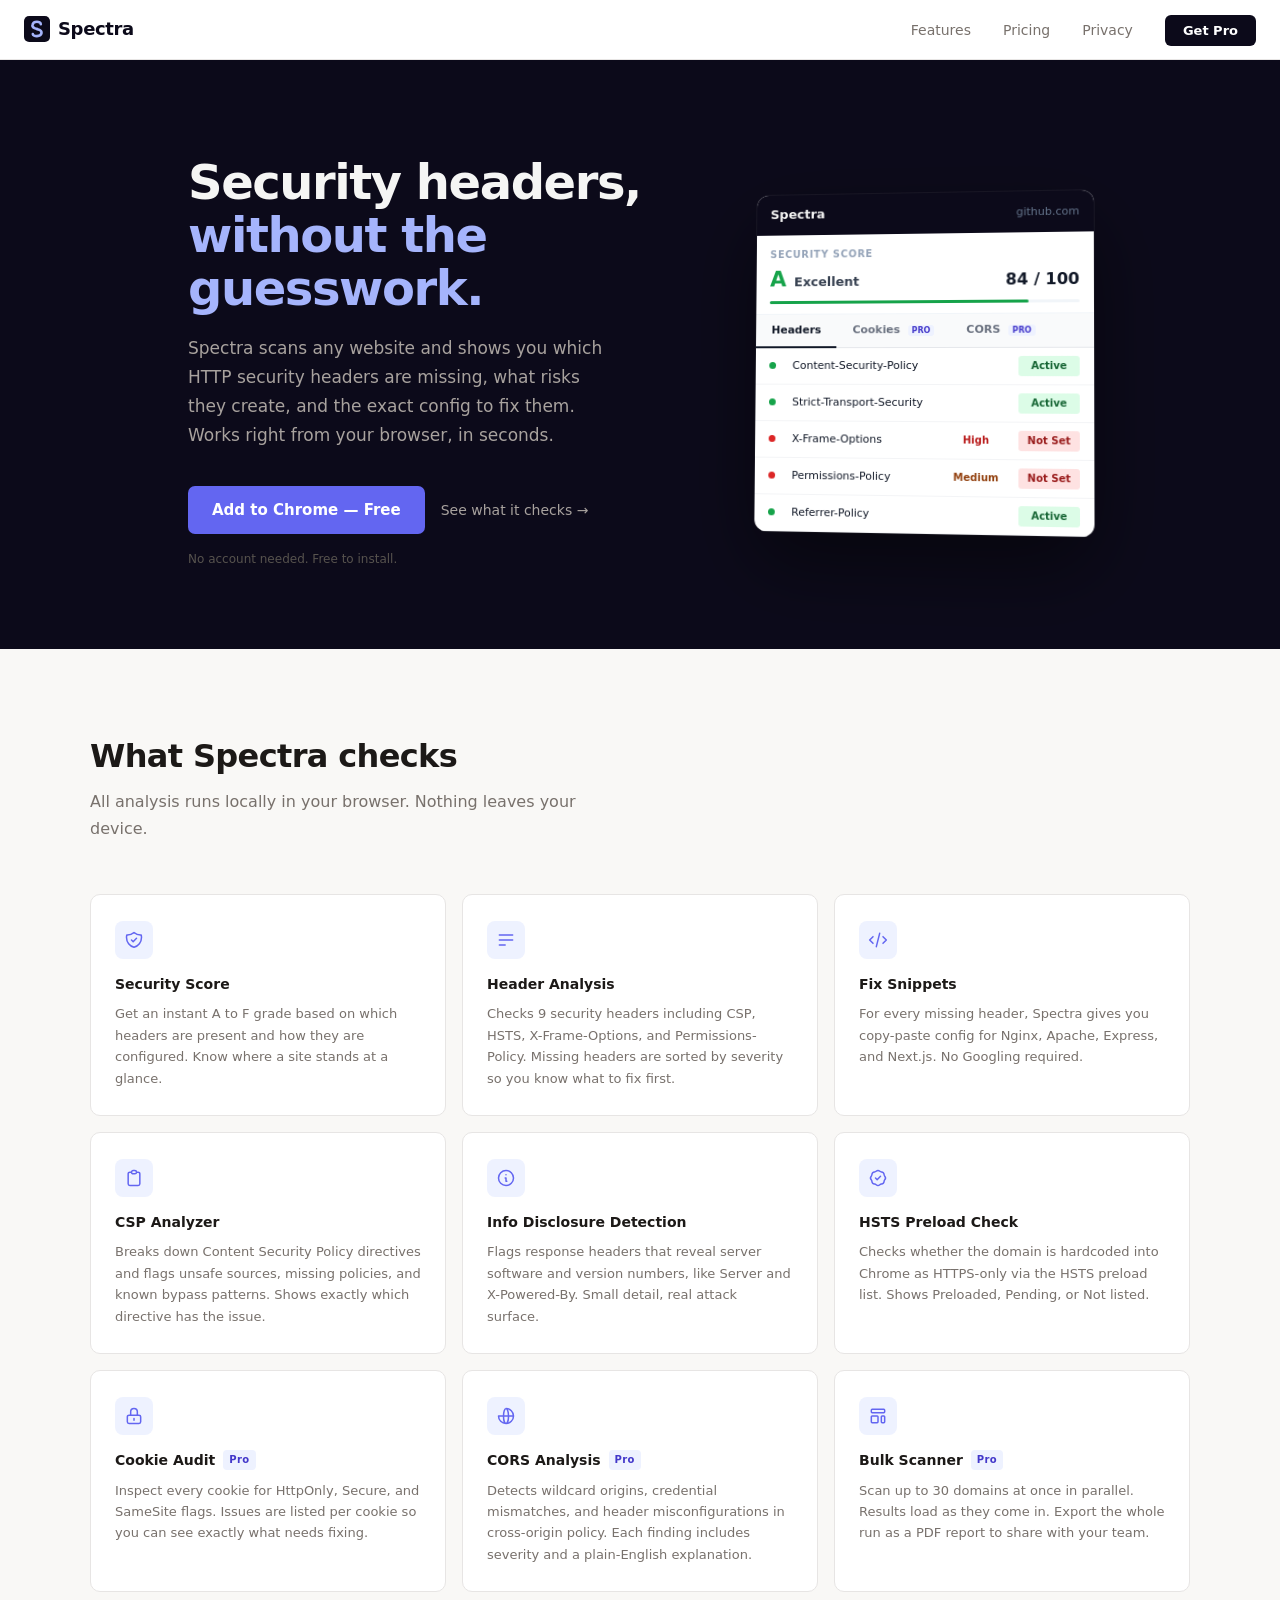
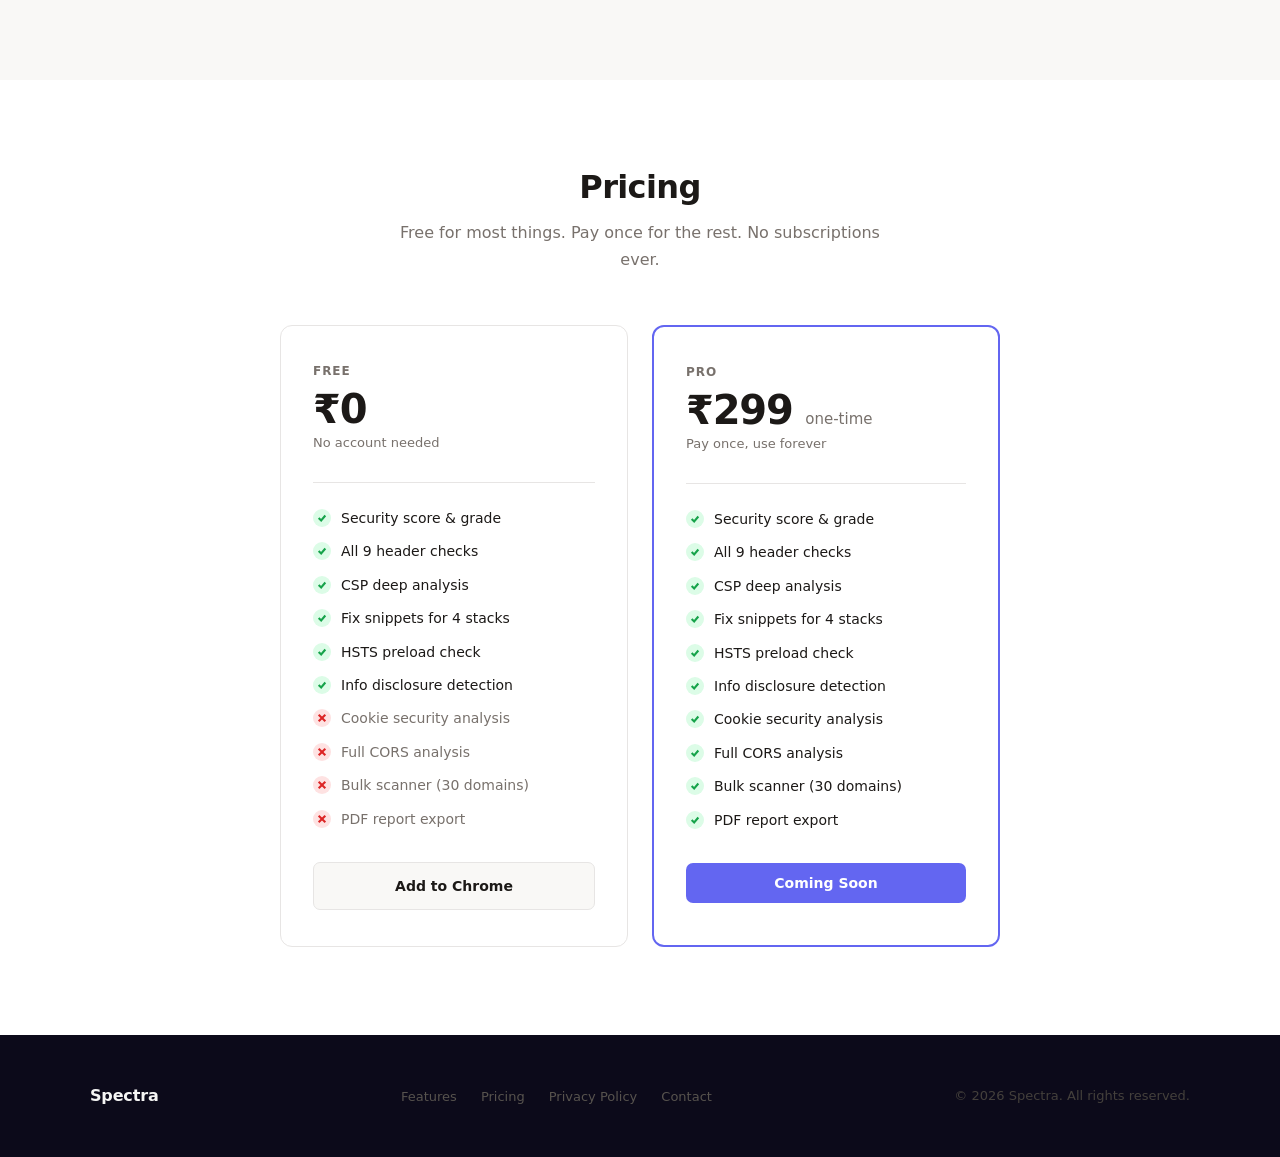
==== index.html @ 952aefe6 "Minor Change Minor Change" ====
<!DOCTYPE html>
<html lang="en">
<head>
  <meta charset="UTF-8" />
  <meta name="viewport" content="width=device-width, initial-scale=1.0" />
  <meta name="description" content="Spectra is a Chrome extension that audits HTTP security headers, cookies, and CORS configuration for any website. Get an instant security grade and fix recommendations." />
  <meta http-equiv="Content-Security-Policy" content="default-src 'self'; script-src 'self' https://*.razorpay.com; connect-src 'self' https://spectra-worker.getspectra404.workers.dev https://*.razorpay.com; frame-src https://*.razorpay.com; style-src 'self' 'unsafe-inline'; img-src 'self' data: https:">
  <title>Spectra - Security Header Auditor</title>
  <link rel="stylesheet" href="style.css" />
</head>
<body>

<nav>
  <a href="index.html" class="nav-logo">
    <svg class="nav-icon" viewBox="0 0 28 28" fill="none" xmlns="http://www.w3.org/2000/svg">
      <rect width="28" height="28" rx="5.5" fill="#0c0a1a"/>
      <g stroke="#a5b4fc" stroke-linecap="round" fill="none" stroke-width="2.8">
        <path d="M18.1 8.9 C18.1 5.5 10.0 4.8 9.1 9.7 C8.4 13.0 14 13.8 14 13.8"/>
        <path d="M14 14.2 C14 14.2 19.5 14.9 18.8 18.6 C18.2 22.5 9.6 22.5 9.5 19.5"/>
      </g>
    </svg>
    Spectra
  </a>
  <ul class="nav-links" id="nav-links">
    <li><a href="#features">Features</a></li>
    <li><a href="#pricing">Pricing</a></li>
    <li><a href="privacy-policy.html">Privacy</a></li>
    <li><a href="#pricing" class="nav-cta">Get Pro</a></li>
  </ul>
  <button class="nav-toggle" id="nav-toggle" aria-label="Toggle menu">
    <svg width="20" height="20" fill="none" stroke="currentColor" stroke-width="2" viewBox="0 0 24 24">
      <path d="M3 12h18M3 6h18M3 18h18"/>
    </svg>
  </button>
</nav>

<section class="hero">
  <div class="hero-copy">
    <h1>Security headers,<br><span>without the guesswork.</span></h1>
    <p class="hero-sub">
      Spectra scans any website and shows you which HTTP security headers are missing,
      what risks they create, and the exact config to fix them.
      Works right from your browser, in seconds.
    </p>
    <div class="hero-actions">
      <a href="#" class="btn-primary">Add to Chrome — Free</a>
      <a href="#features" class="btn-secondary">See what it checks &rarr;</a>
    </div>
    <p class="hero-note">No account needed. Free to install.</p>
  </div>

  <div class="mock-wrap">
    <div class="mock-popup">
      <div class="mock-bar">
        <span class="mock-bar-brand">Spectra</span>
        <span class="mock-bar-url">github.com</span>
      </div>
      <div class="mock-score-section">
        <div class="mock-score-lbl">Security Score</div>
        <div class="mock-score-row">
          <span class="mock-grade">A</span>
          <span class="mock-grade-desc">Excellent</span>
          <span class="mock-score-num">84 / 100</span>
        </div>
        <div class="mock-progress">
          <div class="mock-progress-fill"></div>
        </div>
      </div>
      <div class="mock-tabs">
        <div class="mock-tab active">Headers</div>
        <div class="mock-tab">Cookies <span class="pro-tag">PRO</span></div>
        <div class="mock-tab">CORS <span class="pro-tag">PRO</span></div>
      </div>
      <ul class="mock-rows">
        <li class="mock-row">
          <span class="mock-dot green"></span>
          <span class="mock-hname">Content-Security-Policy</span>
          <span class="mock-risk"></span>
          <span class="mock-status active">Active</span>
        </li>
        <li class="mock-row">
          <span class="mock-dot green"></span>
          <span class="mock-hname">Strict-Transport-Security</span>
          <span class="mock-risk"></span>
          <span class="mock-status active">Active</span>
        </li>
        <li class="mock-row">
          <span class="mock-dot red"></span>
          <span class="mock-hname">X-Frame-Options</span>
          <span class="mock-risk high">High</span>
          <span class="mock-status missing">Not Set</span>
        </li>
        <li class="mock-row">
          <span class="mock-dot red"></span>
          <span class="mock-hname">Permissions-Policy</span>
          <span class="mock-risk medium">Medium</span>
          <span class="mock-status missing">Not Set</span>
        </li>
        <li class="mock-row">
          <span class="mock-dot green"></span>
          <span class="mock-hname">Referrer-Policy</span>
          <span class="mock-risk"></span>
          <span class="mock-status active">Active</span>
        </li>
      </ul>
    </div>
  </div>
</section>

<section class="features" id="features">
  <div class="section-inner">
    <h2 class="section-heading">What Spectra checks</h2>
    <p class="section-sub">All analysis runs locally in your browser. Nothing leaves your device.</p>

    <div class="features-grid">

      <div class="feature-card">
        <div class="feature-icon">
          <svg fill="none" stroke-width="1.8" viewBox="0 0 24 24">
            <path stroke-linecap="round" stroke-linejoin="round" d="M9 12l2 2 4-4m5.618-4.016A11.955 11.955 0 0112 2.944a11.955 11.955 0 01-8.618 3.04A12.02 12.02 0 003 9c0 5.591 3.824 10.29 9 11.622 5.176-1.332 9-6.03 9-11.622 0-1.042-.133-2.052-.382-3.016z"/>
          </svg>
        </div>
        <h3>Security Score</h3>
        <p>Get an instant A to F grade based on which headers are present and how they are configured. Know where a site stands at a glance.</p>
      </div>

      <div class="feature-card">
        <div class="feature-icon">
          <svg fill="none" stroke-width="1.8" viewBox="0 0 24 24">
            <path stroke-linecap="round" stroke-linejoin="round" d="M4 6h16M4 12h16M4 18h7"/>
          </svg>
        </div>
        <h3>Header Analysis</h3>
        <p>Checks 9 security headers including CSP, HSTS, X-Frame-Options, and Permissions-Policy. Missing headers are sorted by severity so you know what to fix first.</p>
      </div>

      <div class="feature-card">
        <div class="feature-icon">
          <svg fill="none" stroke-width="1.8" viewBox="0 0 24 24">
            <path stroke-linecap="round" stroke-linejoin="round" d="M10 20l4-16m4 4l4 4-4 4M6 16l-4-4 4-4"/>
          </svg>
        </div>
        <h3>Fix Snippets</h3>
        <p>For every missing header, Spectra gives you copy-paste config for Nginx, Apache, Express, and Next.js. No Googling required.</p>
      </div>

      <div class="feature-card">
        <div class="feature-icon">
          <svg fill="none" stroke-width="1.8" viewBox="0 0 24 24">
            <path stroke-linecap="round" stroke-linejoin="round" d="M9 5H7a2 2 0 00-2 2v12a2 2 0 002 2h10a2 2 0 002-2V7a2 2 0 00-2-2h-2M9 5a2 2 0 002 2h2a2 2 0 002-2M9 5a2 2 0 012-2h2a2 2 0 012 2"/>
          </svg>
        </div>
        <h3>CSP Analyzer</h3>
        <p>Breaks down Content Security Policy directives and flags unsafe sources, missing policies, and known bypass patterns. Shows exactly which directive has the issue.</p>
      </div>

      <div class="feature-card">
        <div class="feature-icon">
          <svg fill="none" stroke-width="1.8" viewBox="0 0 24 24">
            <path stroke-linecap="round" stroke-linejoin="round" d="M13 16h-1v-4h-1m1-4h.01M21 12a9 9 0 11-18 0 9 9 0 0118 0z"/>
          </svg>
        </div>
        <h3>Info Disclosure Detection</h3>
        <p>Flags response headers that reveal server software and version numbers, like Server and X-Powered-By. Small detail, real attack surface.</p>
      </div>

      <div class="feature-card">
        <div class="feature-icon">
          <svg fill="none" stroke-width="1.8" viewBox="0 0 24 24">
            <path stroke-linecap="round" stroke-linejoin="round" d="M9 12l2 2 4-4M7.835 4.697a3.42 3.42 0 001.946-.806 3.42 3.42 0 014.438 0 3.42 3.42 0 001.946.806 3.42 3.42 0 013.138 3.138 3.42 3.42 0 00.806 1.946 3.42 3.42 0 010 4.438 3.42 3.42 0 00-.806 1.946 3.42 3.42 0 01-3.138 3.138 3.42 3.42 0 00-1.946.806 3.42 3.42 0 01-4.438 0 3.42 3.42 0 00-1.946-.806 3.42 3.42 0 01-3.138-3.138 3.42 3.42 0 00-.806-1.946 3.42 3.42 0 010-4.438 3.42 3.42 0 00.806-1.946 3.42 3.42 0 013.138-3.138z"/>
          </svg>
        </div>
        <h3>HSTS Preload Check</h3>
        <p>Checks whether the domain is hardcoded into Chrome as HTTPS-only via the HSTS preload list. Shows Preloaded, Pending, or Not listed.</p>
      </div>

      <div class="feature-card">
        <div class="feature-icon">
          <svg fill="none" stroke-width="1.8" viewBox="0 0 24 24">
            <path stroke-linecap="round" stroke-linejoin="round" d="M12 15v2m-6 4h12a2 2 0 002-2v-6a2 2 0 00-2-2H6a2 2 0 00-2 2v6a2 2 0 002 2zm10-10V7a4 4 0 00-8 0v4h8z"/>
          </svg>
        </div>
        <h3>Cookie Audit <span class="pro-badge">Pro</span></h3>
        <p>Inspect every cookie for HttpOnly, Secure, and SameSite flags. Issues are listed per cookie so you can see exactly what needs fixing.</p>
      </div>

      <div class="feature-card">
        <div class="feature-icon">
          <svg fill="none" stroke-width="1.8" viewBox="0 0 24 24">
            <path stroke-linecap="round" stroke-linejoin="round" d="M21 12a9 9 0 01-9 9m9-9a9 9 0 00-9-9m9 9H3m9 9a9 9 0 01-9-9m9 9c1.657 0 3-4.03 3-9s-1.343-9-3-9m0 18c-1.657 0-3-4.03-3-9s1.343-9 3-9"/>
          </svg>
        </div>
        <h3>CORS Analysis <span class="pro-badge">Pro</span></h3>
        <p>Detects wildcard origins, credential mismatches, and header misconfigurations in cross-origin policy. Each finding includes severity and a plain-English explanation.</p>
      </div>

      <div class="feature-card">
        <div class="feature-icon">
          <svg fill="none" stroke-width="1.8" viewBox="0 0 24 24">
            <path stroke-linecap="round" stroke-linejoin="round" d="M4 5a1 1 0 011-1h14a1 1 0 011 1v2a1 1 0 01-1 1H5a1 1 0 01-1-1V5zM4 13a1 1 0 011-1h6a1 1 0 011 1v6a1 1 0 01-1 1H5a1 1 0 01-1-1v-6zM16 13a1 1 0 011-1h2a1 1 0 011 1v6a1 1 0 01-1 1h-2a1 1 0 01-1-1v-6z"/>
          </svg>
        </div>
        <h3>Bulk Scanner <span class="pro-badge">Pro</span></h3>
        <p>Scan up to 30 domains at once in parallel. Results load as they come in. Export the whole run as a PDF report to share with your team.</p>
      </div>

    </div>
  </div>
</section>

<section class="pricing" id="pricing">
  <div class="section-inner">
    <h2 class="section-heading">Pricing</h2>
    <p class="section-sub">Free for most things. Pay once for the rest. No subscriptions ever.</p>

    <div class="pricing-grid">

      <div class="pricing-card">
        <div class="pricing-tier">Free</div>
        <div class="pricing-price">&#8377;0</div>
        <p class="pricing-note">No account needed</p>
        <hr class="pricing-divider" />
        <ul class="pricing-features">
          <li><span class="check"><svg fill="none" viewBox="0 0 12 12"><polyline points="2,6 5,9 10,3"/></svg></span> Security score &amp; grade</li>
          <li><span class="check"><svg fill="none" viewBox="0 0 12 12"><polyline points="2,6 5,9 10,3"/></svg></span> All 9 header checks</li>
          <li><span class="check"><svg fill="none" viewBox="0 0 12 12"><polyline points="2,6 5,9 10,3"/></svg></span> CSP deep analysis</li>
          <li><span class="check"><svg fill="none" viewBox="0 0 12 12"><polyline points="2,6 5,9 10,3"/></svg></span> Fix snippets for 4 stacks</li>
          <li><span class="check"><svg fill="none" viewBox="0 0 12 12"><polyline points="2,6 5,9 10,3"/></svg></span> HSTS preload check</li>
          <li><span class="check"><svg fill="none" viewBox="0 0 12 12"><polyline points="2,6 5,9 10,3"/></svg></span> Info disclosure detection</li>
          <li class="dim"><span class="cross"><svg fill="none" viewBox="0 0 12 12"><line x1="2" y1="2" x2="10" y2="10"/><line x1="10" y1="2" x2="2" y2="10"/></svg></span> Cookie security analysis</li>
          <li class="dim"><span class="cross"><svg fill="none" viewBox="0 0 12 12"><line x1="2" y1="2" x2="10" y2="10"/><line x1="10" y1="2" x2="2" y2="10"/></svg></span> Full CORS analysis</li>
          <li class="dim"><span class="cross"><svg fill="none" viewBox="0 0 12 12"><line x1="2" y1="2" x2="10" y2="10"/><line x1="10" y1="2" x2="2" y2="10"/></svg></span> Bulk scanner (30 domains)</li>
          <li class="dim"><span class="cross"><svg fill="none" viewBox="0 0 12 12"><line x1="2" y1="2" x2="10" y2="10"/><line x1="10" y1="2" x2="2" y2="10"/></svg></span> PDF report export</li>
        </ul>
        <a href="#" class="btn-pricing btn-pricing-free">Add to Chrome</a>
      </div>

      <div class="pricing-card featured">
        <div class="pricing-tier">Pro</div>
        <div class="pricing-price">&#8377;299 <span>one-time</span></div>
        <p class="pricing-note">Pay once, use forever</p>
        <hr class="pricing-divider" />
        <ul class="pricing-features">
          <li><span class="check"><svg fill="none" viewBox="0 0 12 12"><polyline points="2,6 5,9 10,3"/></svg></span> Security score &amp; grade</li>
          <li><span class="check"><svg fill="none" viewBox="0 0 12 12"><polyline points="2,6 5,9 10,3"/></svg></span> All 9 header checks</li>
          <li><span class="check"><svg fill="none" viewBox="0 0 12 12"><polyline points="2,6 5,9 10,3"/></svg></span> CSP deep analysis</li>
          <li><span class="check"><svg fill="none" viewBox="0 0 12 12"><polyline points="2,6 5,9 10,3"/></svg></span> Fix snippets for 4 stacks</li>
          <li><span class="check"><svg fill="none" viewBox="0 0 12 12"><polyline points="2,6 5,9 10,3"/></svg></span> HSTS preload check</li>
          <li><span class="check"><svg fill="none" viewBox="0 0 12 12"><polyline points="2,6 5,9 10,3"/></svg></span> Info disclosure detection</li>
          <li><span class="check"><svg fill="none" viewBox="0 0 12 12"><polyline points="2,6 5,9 10,3"/></svg></span> Cookie security analysis</li>
          <li><span class="check"><svg fill="none" viewBox="0 0 12 12"><polyline points="2,6 5,9 10,3"/></svg></span> Full CORS analysis</li>
          <li><span class="check"><svg fill="none" viewBox="0 0 12 12"><polyline points="2,6 5,9 10,3"/></svg></span> Bulk scanner (30 domains)</li>
          <li><span class="check"><svg fill="none" viewBox="0 0 12 12"><polyline points="2,6 5,9 10,3"/></svg></span> PDF report export</li>
        </ul>
        <button id="get-pro-btn" class="btn-pricing btn-pricing-pro" disabled>Coming Soon</button>
      </div>

    </div>
  </div>
</section>

<footer>
  <div class="footer-inner">
    <a href="index.html" class="footer-logo">Spectra</a>
    <ul class="footer-links">
      <li><a href="#features">Features</a></li>
      <li><a href="#pricing">Pricing</a></li>
      <li><a href="privacy-policy.html">Privacy Policy</a></li>
      <li><a href="mailto:getspectra404@gmail.com">Contact</a></li>
    </ul>
    <p class="footer-copy">&copy; 2026 Spectra. All rights reserved.</p>
  </div>
</footer>

<script src="https://checkout.razorpay.com/v1/checkout.js" defer></script>
<script src="checkout.js" defer></script>
<script src="nav.js" defer></script>

</body>
</html>
---- style.css ----
*, *::before, *::after { box-sizing: border-box; margin: 0; padding: 0; }

:root {
  --dark:        #0c0a1a;
  --dark-2:      #1a1730;
  --light:       #f9f8f6;
  --white:       #ffffff;
  --text:        #1c1917;
  --text-muted:  #78716c;
  --text-light:  #f5f5f4;
  --text-dim:    #a8a29e;
  --accent:      #6366f1;
  --accent-h:    #4f46e5;
  --green:       #16a34a;
  --red:         #dc2626;
  --border:      #e7e5e4;
  --radius:      10px;
}

html { scroll-behavior: smooth; }

body {
  font-family: -apple-system, BlinkMacSystemFont, 'Segoe UI', system-ui, sans-serif;
  color: var(--text);
  font-size: 16px;
  line-height: 1.6;
  background: var(--white);
  -webkit-font-smoothing: antialiased;
}

nav {
  position: sticky;
  top: 0;
  z-index: 100;
  background: rgba(255,255,255,0.92);
  backdrop-filter: blur(12px);
  border-bottom: 1px solid var(--border);
  padding: 0 24px;
  height: 60px;
  display: flex;
  align-items: center;
  justify-content: space-between;
}

.nav-logo {
  font-size: 18px;
  font-weight: 700;
  color: var(--dark);
  letter-spacing: -0.02em;
  text-decoration: none;
  display: flex;
  align-items: center;
  gap: 8px;
}
.nav-icon {
  width: 26px;
  height: 26px;
  flex-shrink: 0;
}

.nav-links {
  display: flex;
  align-items: center;
  gap: 32px;
  list-style: none;
}

.nav-links a {
  font-size: 14px;
  color: var(--text-muted);
  text-decoration: none;
  font-weight: 500;
  transition: color 0.15s;
}

.nav-links a:hover { color: var(--text); }

.nav-cta {
  background: var(--dark);
  color: var(--white) !important;
  padding: 8px 18px;
  border-radius: 6px;
  font-size: 13px !important;
  font-weight: 600 !important;
  transition: background 0.15s !important;
}

.nav-cta:hover { background: var(--dark-2) !important; }

.nav-toggle {
  display: none;
  background: none;
  border: none;
  cursor: pointer;
  padding: 4px;
  color: var(--text);
}

.hero {
  background: var(--dark);
  padding: 96px 24px 80px;
  display: flex;
  align-items: center;
  justify-content: center;
  gap: 64px;
  overflow: hidden;
}

.hero-copy { max-width: 500px; }

.hero h1 {
  font-size: 48px;
  font-weight: 700;
  line-height: 1.1;
  letter-spacing: -0.03em;
  color: var(--text-light);
  margin-bottom: 20px;
}

.hero h1 span { color: #a5b4fc; }

.hero-sub {
  font-size: 17px;
  color: var(--text-dim);
  line-height: 1.7;
  margin-bottom: 36px;
  max-width: 420px;
}

.hero-actions {
  display: flex;
  align-items: center;
  gap: 16px;
  flex-wrap: wrap;
}

.btn-primary {
  display: inline-flex;
  align-items: center;
  gap: 8px;
  background: var(--accent);
  color: var(--white);
  padding: 12px 24px;
  border-radius: 7px;
  font-size: 15px;
  font-weight: 600;
  text-decoration: none;
  transition: background 0.15s, transform 0.1s;
}

.btn-primary:hover { background: var(--accent-h); transform: translateY(-1px); }

.btn-secondary {
  color: var(--text-dim);
  font-size: 14px;
  font-weight: 500;
  text-decoration: none;
  transition: color 0.15s;
}

.btn-secondary:hover { color: var(--text-light); }

.hero-note {
  margin-top: 16px;
  font-size: 12px;
  color: #57534e;
}

.mock-wrap {
  flex-shrink: 0;
  perspective: 1000px;
}

.mock-popup {
  width: 340px;
  background: var(--white);
  border-radius: 12px;
  overflow: hidden;
  box-shadow: 0 32px 80px rgba(0,0,0,0.5), 0 0 0 1px rgba(255,255,255,0.06);
  transform: rotateY(-6deg) rotateX(2deg);
  font-size: 12px;
  font-family: -apple-system, BlinkMacSystemFont, 'Segoe UI', system-ui, sans-serif;
}

.mock-bar {
  display: flex;
  align-items: center;
  justify-content: space-between;
  padding: 10px 14px;
  background: var(--dark);
  color: var(--text-light);
}

.mock-bar-brand { font-size: 13px; font-weight: 600; }
.mock-bar-url   { font-size: 11px; color: #64748b; }

.mock-score-section {
  padding: 12px 14px 10px;
  border-bottom: 1px solid #f1f5f9;
}

.mock-score-lbl {
  font-size: 10px;
  font-weight: 600;
  text-transform: uppercase;
  letter-spacing: 0.07em;
  color: #94a3b8;
  margin-bottom: 6px;
}

.mock-score-row {
  display: flex;
  align-items: baseline;
  gap: 8px;
  margin-bottom: 8px;
}

.mock-grade      { font-size: 22px; font-weight: 800; color: #16a34a; line-height: 1; }
.mock-grade-desc { font-size: 13px; font-weight: 600; color: #374151; }
.mock-score-num  { margin-left: auto; font-size: 16px; font-weight: 700; color: #111827; }

.mock-progress { height: 3px; background: #f1f5f9; border-radius: 2px; }
.mock-progress-fill { height: 100%; width: 84%; background: #16a34a; border-radius: 2px; }

.mock-tabs {
  display: flex;
  background: #f9fafb;
  border-bottom: 1px solid #e5e7eb;
}

.mock-tab {
  padding: 7px 16px;
  font-size: 11px;
  font-weight: 600;
  color: #6b7280;
  border-bottom: 2px solid transparent;
  margin-bottom: -1px;
}

.mock-tab.active { color: #111827; border-bottom-color: #111827; }

.mock-tab .pro-tag {
  font-size: 8px;
  background: #eef2ff;
  color: #4338ca;
  padding: 1px 4px;
  border-radius: 3px;
  margin-left: 4px;
  font-weight: 700;
}

.mock-rows { list-style: none; }

.mock-row {
  display: grid;
  grid-template-columns: 22px 1fr 80px 60px;
  align-items: center;
  padding: 8px 14px;
  border-bottom: 1px solid #f3f4f6;
  gap: 2px;
}

.mock-dot { width: 7px; height: 7px; border-radius: 50%; }
.mock-dot.green { background: #16a34a; }
.mock-dot.red   { background: #dc2626; }

.mock-hname {
  font-size: 11px;
  font-weight: 500;
  color: #111827;
  overflow: hidden;
  text-overflow: ellipsis;
  white-space: nowrap;
}

.mock-risk            { font-size: 10px; font-weight: 600; text-align: center; }
.mock-risk.high       { color: #b91c1c; }
.mock-risk.medium     { color: #92400e; }

.mock-status          { font-size: 10px; font-weight: 600; text-align: center; padding: 2px 0; border-radius: 3px; }
.mock-status.active   { color: #166534; background: #dcfce7; }
.mock-status.missing  { color: #991b1b; background: #fee2e2; }

section { padding: 88px 24px; }

.section-inner { max-width: 1100px; margin: 0 auto; }

.section-heading {
  font-size: 32px;
  font-weight: 700;
  letter-spacing: -0.02em;
  line-height: 1.2;
  color: var(--text);
  margin-bottom: 12px;
}

.section-sub {
  font-size: 16px;
  color: var(--text-muted);
  max-width: 500px;
  line-height: 1.7;
  margin-bottom: 52px;
}

.pricing .section-heading,
.pricing .section-sub {
  text-align: center;
  margin-left: auto;
  margin-right: auto;
}

.features { background: var(--light); }

.features-grid {
  display: grid;
  grid-template-columns: repeat(3, 1fr);
  gap: 16px;
}

.feature-card {
  background: var(--white);
  border: 1px solid var(--border);
  border-radius: var(--radius);
  padding: 26px 24px;
  transition: box-shadow 0.2s, transform 0.2s;
}

.feature-card:hover {
  box-shadow: 0 6px 24px rgba(0,0,0,0.07);
  transform: translateY(-2px);
}

.feature-icon {
  width: 38px;
  height: 38px;
  border-radius: 8px;
  display: flex;
  align-items: center;
  justify-content: center;
  margin-bottom: 14px;
  background: #eef2ff;
}

.feature-icon svg { width: 20px; height: 20px; stroke: var(--accent); }

.feature-card h3 {
  font-size: 14px;
  font-weight: 600;
  color: var(--text);
  margin-bottom: 8px;
  display: flex;
  align-items: center;
  gap: 8px;
}

.pro-badge {
  font-size: 10px;
  font-weight: 700;
  letter-spacing: 0.04em;
  background: #eef2ff;
  color: #4338ca;
  padding: 2px 6px;
  border-radius: 4px;
}

.feature-card p {
  font-size: 13px;
  color: var(--text-muted);
  line-height: 1.65;
}

.pricing { background: var(--white); }

.pricing-grid {
  display: grid;
  grid-template-columns: 1fr 1fr;
  gap: 24px;
  max-width: 720px;
  margin: 0 auto;
}

.pricing-card {
  border: 1px solid var(--border);
  border-radius: 12px;
  padding: 36px 32px;
}

.pricing-card.featured {
  border-color: var(--accent);
  border-width: 2px;
}

.pricing-tier {
  font-size: 12px;
  font-weight: 700;
  text-transform: uppercase;
  letter-spacing: 0.08em;
  color: var(--text-muted);
  margin-bottom: 8px;
}

.pricing-price {
  font-size: 40px;
  font-weight: 700;
  letter-spacing: -0.03em;
  color: var(--text);
  line-height: 1;
  margin-bottom: 4px;
}

.pricing-price span {
  font-size: 15px;
  font-weight: 500;
  color: var(--text-muted);
  letter-spacing: 0;
}

.pricing-note {
  font-size: 13px;
  color: var(--text-muted);
  margin-bottom: 28px;
}

.pricing-divider {
  border: none;
  border-top: 1px solid var(--border);
  margin-bottom: 24px;
}

.pricing-features {
  list-style: none;
  display: flex;
  flex-direction: column;
  gap: 11px;
  margin-bottom: 32px;
}

.pricing-features li {
  display: flex;
  align-items: flex-start;
  gap: 10px;
  font-size: 14px;
  color: var(--text);
}

.pricing-features li .check {
  width: 18px;
  height: 18px;
  border-radius: 50%;
  background: #dcfce7;
  display: flex;
  align-items: center;
  justify-content: center;
  flex-shrink: 0;
  margin-top: 2px;
}

.pricing-features li .check svg {
  width: 10px;
  height: 10px;
  stroke: var(--green);
  stroke-width: 2.5;
}

.pricing-features li .cross {
  width: 18px;
  height: 18px;
  border-radius: 50%;
  background: #fee2e2;
  display: flex;
  align-items: center;
  justify-content: center;
  flex-shrink: 0;
  margin-top: 2px;
}

.pricing-features li .cross svg {
  width: 10px;
  height: 10px;
  stroke: var(--red);
  stroke-width: 2.5;
}

.pricing-features li.dim {
  color: var(--text-muted);
}

.btn-pricing {
  display: block;
  text-align: center;
  padding: 12px;
  border-radius: 7px;
  font-size: 14px;
  font-weight: 600;
  text-decoration: none;
  cursor: pointer;
  font-family: inherit;
  border: none;
  width: 100%;
  transition: background 0.15s, transform 0.1s;
}

.btn-pricing-free {
  background: var(--light);
  color: var(--text);
  border: 1px solid var(--border);
}

.btn-pricing-free:hover { background: #f0efed; }

.btn-pricing-pro {
  background: var(--accent);
  color: var(--white);
}

.btn-pricing-pro:hover { background: var(--accent-h); transform: translateY(-1px); }

footer {
  background: var(--dark);
  padding: 48px 24px;
}

.footer-inner {
  max-width: 1100px;
  margin: 0 auto;
  display: flex;
  align-items: center;
  justify-content: space-between;
  gap: 24px;
  flex-wrap: wrap;
}

.footer-logo {
  font-size: 16px;
  font-weight: 700;
  color: var(--text-light);
  text-decoration: none;
  letter-spacing: -0.01em;
}

.footer-links { display: flex; gap: 24px; list-style: none; }

.footer-links a {
  font-size: 13px;
  color: #57534e;
  text-decoration: none;
  transition: color 0.15s;
}

.footer-links a:hover { color: var(--text-dim); }

.footer-copy { font-size: 13px; color: #44403c; }

.policy-page {
  max-width: 680px;
  margin: 0 auto;
  padding: 56px 24px 96px;
}

.policy-back {
  display: inline-flex;
  align-items: center;
  gap: 6px;
  font-size: 13px;
  color: var(--text-muted);
  text-decoration: none;
  margin-bottom: 40px;
  transition: color 0.15s;
}
.policy-back:hover { color: var(--text); }

.policy-page h1 {
  font-size: 30px;
  font-weight: 700;
  color: var(--text);
  margin-bottom: 6px;
  letter-spacing: -0.02em;
}

.policy-date {
  font-size: 13px;
  color: var(--text-muted);
  margin-bottom: 36px;
  display: block;
}

.policy-intro {
  font-size: 15px;
  color: #44403c;
  line-height: 1.75;
  margin-bottom: 40px;
  padding-bottom: 32px;
  border-bottom: 1px solid var(--border);
}

.policy-section {
  margin-bottom: 36px;
  padding-bottom: 36px;
  border-bottom: 1px solid var(--border);
}

.policy-section:last-child { border-bottom: none; margin-bottom: 0; }

.policy-page h2 {
  font-size: 12px;
  font-weight: 700;
  color: var(--text);
  margin-bottom: 14px;
  text-transform: uppercase;
  letter-spacing: 0.07em;
}

.policy-page p {
  font-size: 15px;
  color: #44403c;
  line-height: 1.75;
  margin-bottom: 12px;
}

.policy-page p:last-child { margin-bottom: 0; }

.policy-page ul {
  list-style: none;
  padding: 0;
  margin: 0;
  display: flex;
  flex-direction: column;
  gap: 12px;
}

.policy-page li {
  font-size: 15px;
  color: #44403c;
  line-height: 1.7;
  padding-left: 16px;
  position: relative;
}

.policy-page li::before {
  content: '';
  position: absolute;
  left: 0;
  top: 10px;
  width: 5px;
  height: 5px;
  border-radius: 50%;
  background: var(--accent);
}

.policy-page a { color: var(--accent); text-decoration: none; }
.policy-page a:hover { text-decoration: underline; }

code {
  font-family: 'SFMono-Regular', 'Menlo', 'Consolas', monospace;
  font-size: 13px;
  background: #f0efed;
  color: #1c1917;
  padding: 1px 6px;
  border-radius: 4px;
}

@media (max-width: 900px) {
  .hero {
    flex-direction: column;
    padding: 64px 24px 56px;
    text-align: center;
    gap: 48px;
  }
  .hero-sub { margin: 0 auto 36px; }
  .hero-actions { justify-content: center; }
  .mock-wrap { display: none; }
  .features-grid { grid-template-columns: 1fr 1fr; }
  .section-heading { font-size: 26px; }
  .hero h1 { font-size: 36px; }
}

@media (max-width: 640px) {
  .nav-links { display: none; }
  .nav-links.open {
    display: flex;
    flex-direction: column;
    position: absolute;
    top: 60px;
    left: 0;
    right: 0;
    background: var(--white);
    border-bottom: 1px solid var(--border);
    padding: 16px 24px;
    gap: 16px;
  }
  .nav-toggle { display: block; }
  .features-grid { grid-template-columns: 1fr; }
  .pricing-grid  { grid-template-columns: 1fr; }
  .footer-inner  { flex-direction: column; align-items: flex-start; gap: 16px; }
  section { padding: 64px 24px; }
}
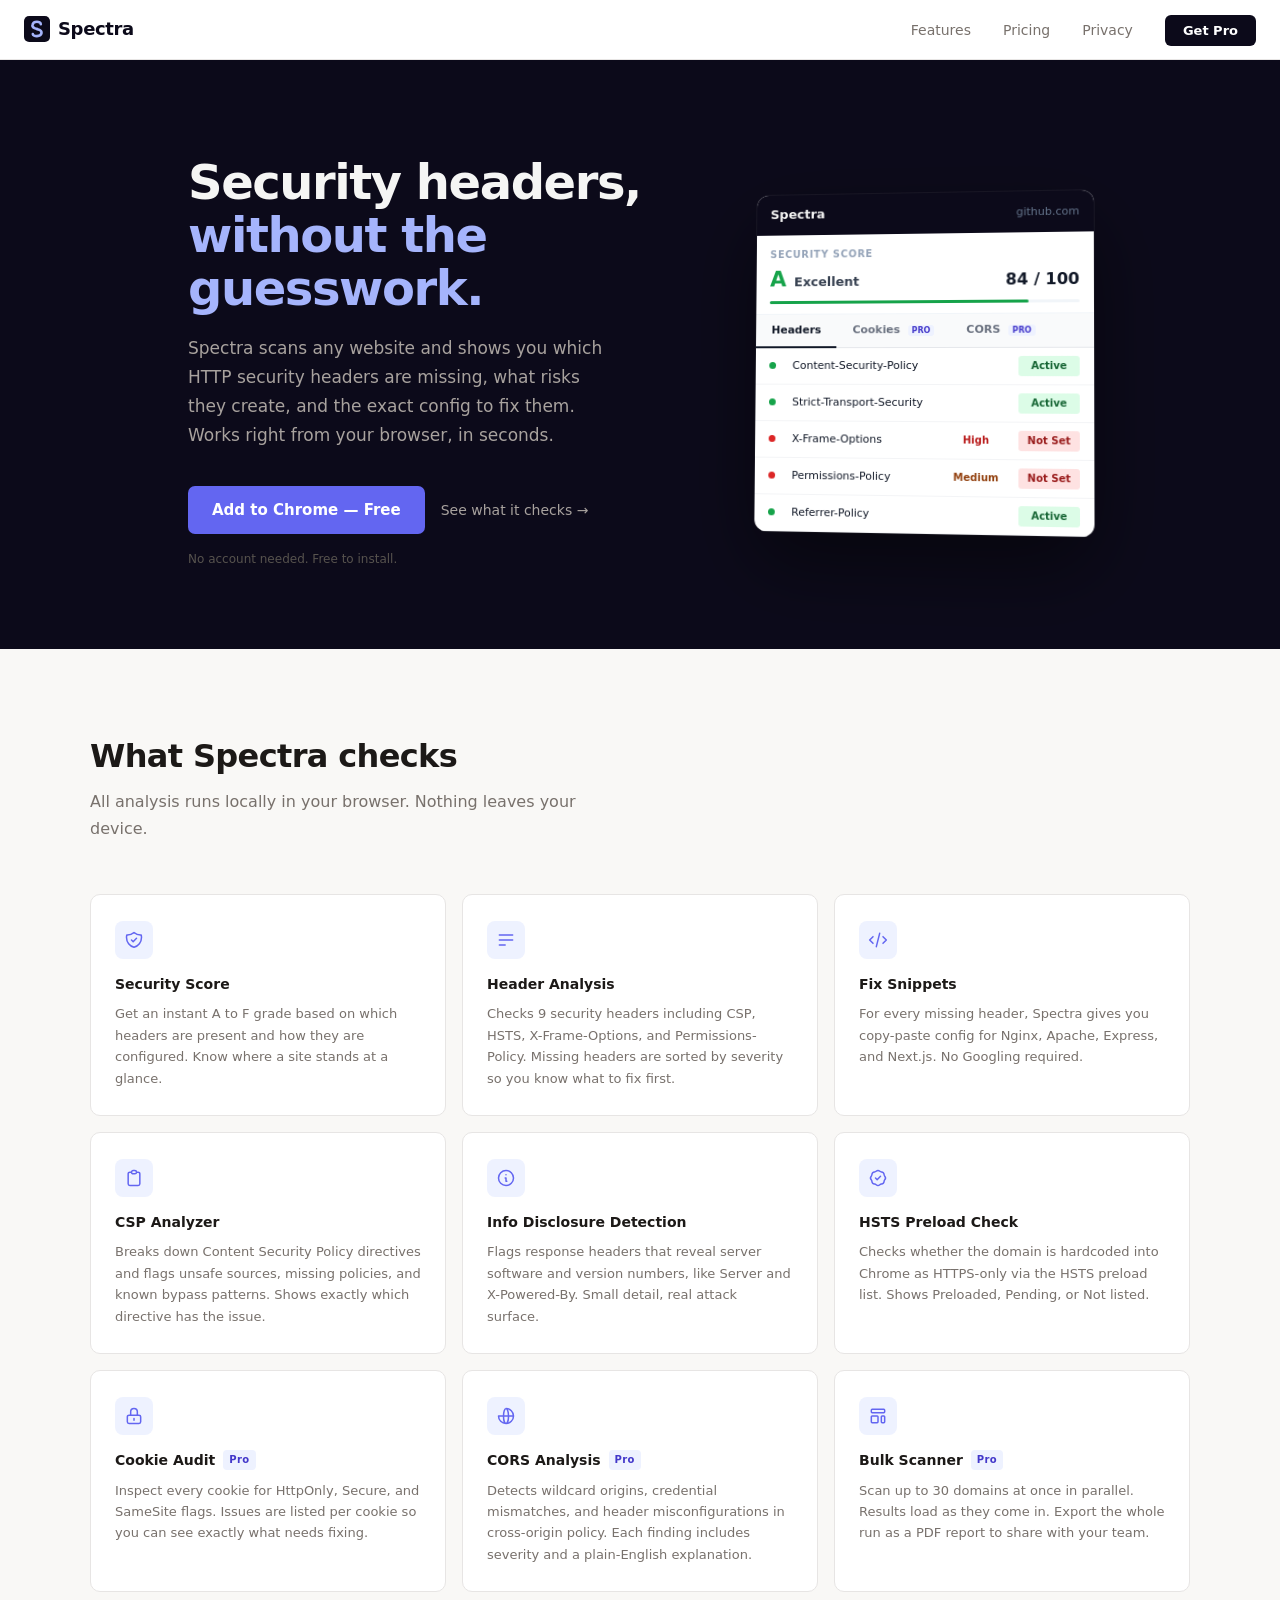
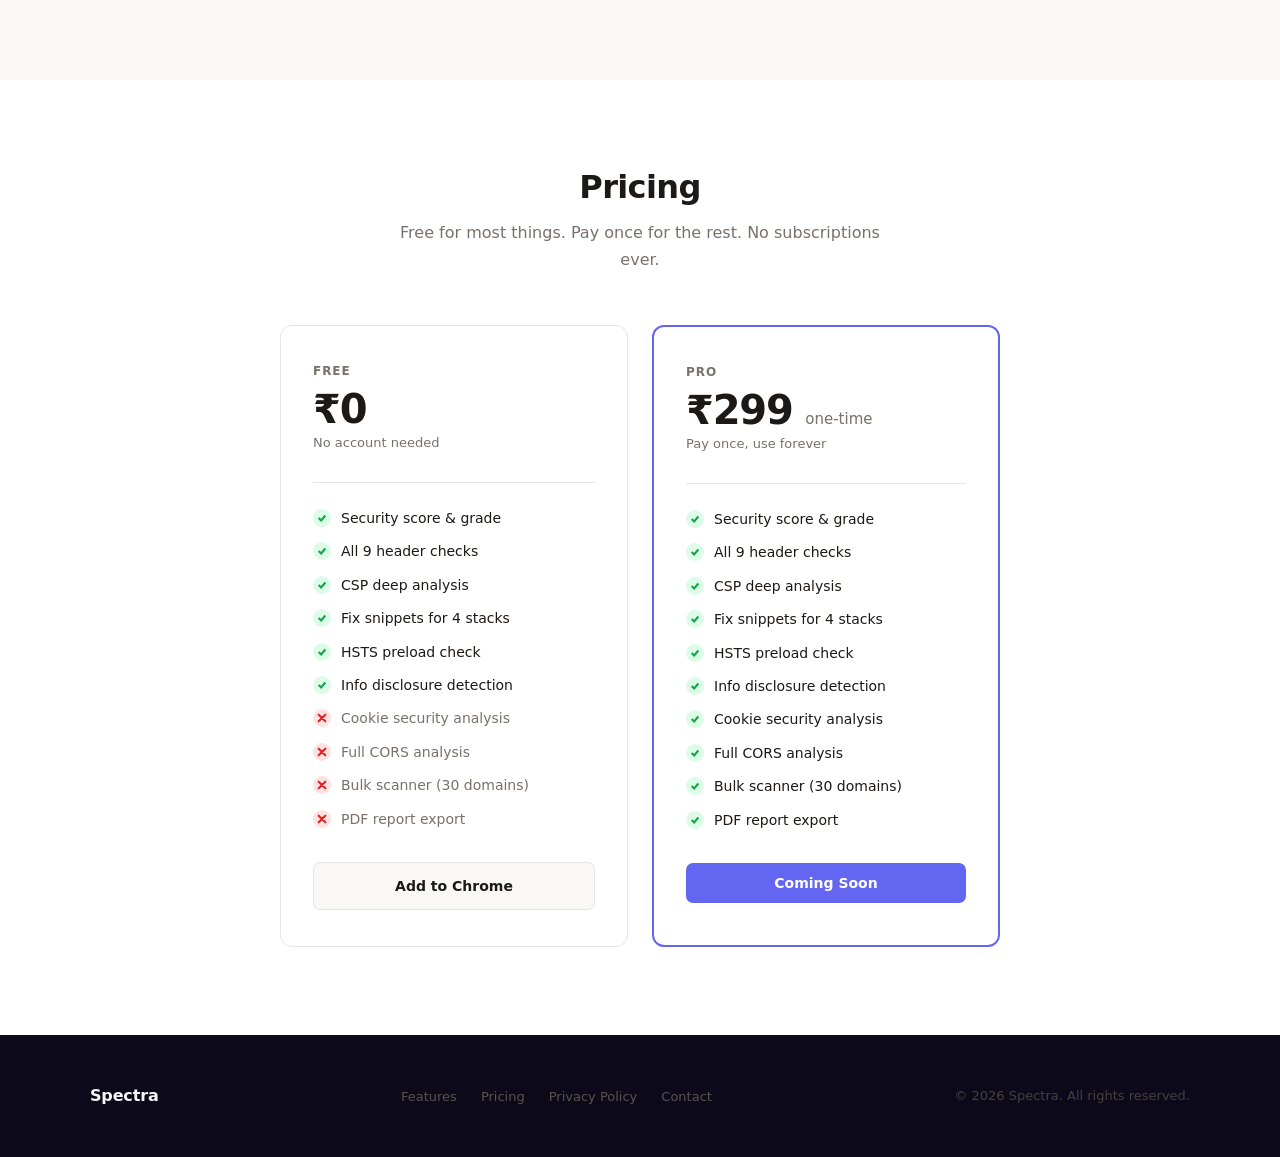
==== commit dfc02186: "minor_changes_v2 minor_changes_v2" ====
--- a/index.html
+++ b/index.html
@@ -227,10 +227,10 @@
           <li><span class="check"><svg fill="none" viewBox="0 0 12 12"><polyline points="2,6 5,9 10,3"/></svg></span> Fix snippets for 4 stacks</li>
           <li><span class="check"><svg fill="none" viewBox="0 0 12 12"><polyline points="2,6 5,9 10,3"/></svg></span> HSTS preload check</li>
           <li><span class="check"><svg fill="none" viewBox="0 0 12 12"><polyline points="2,6 5,9 10,3"/></svg></span> Info disclosure detection</li>
-          <li class="dim"><span class="cross"><svg fill="none" viewBox="0 0 12 12"><line x1="2" y1="2" x2="10" y2="10"/><line x1="10" y1="2" x2="2" y2="10"/></svg></span> Cookie security analysis</li>
-          <li class="dim"><span class="cross"><svg fill="none" viewBox="0 0 12 12"><line x1="2" y1="2" x2="10" y2="10"/><line x1="10" y1="2" x2="2" y2="10"/></svg></span> Full CORS analysis</li>
-          <li class="dim"><span class="cross"><svg fill="none" viewBox="0 0 12 12"><line x1="2" y1="2" x2="10" y2="10"/><line x1="10" y1="2" x2="2" y2="10"/></svg></span> Bulk scanner (30 domains)</li>
-          <li class="dim"><span class="cross"><svg fill="none" viewBox="0 0 12 12"><line x1="2" y1="2" x2="10" y2="10"/><line x1="10" y1="2" x2="2" y2="10"/></svg></span> PDF report export</li>
+          <li class="dim"><span class="cross"><svg fill="none" viewBox="0 0 12 12"><path d="M2 2l8 8M10 2l-8 8" stroke-linecap="round"/></svg></span> Cookie security analysis</li>
+          <li class="dim"><span class="cross"><svg fill="none" viewBox="0 0 12 12"><path d="M2 2l8 8M10 2l-8 8" stroke-linecap="round"/></svg></span> Full CORS analysis</li>
+          <li class="dim"><span class="cross"><svg fill="none" viewBox="0 0 12 12"><path d="M2 2l8 8M10 2l-8 8" stroke-linecap="round"/></svg></span> Bulk scanner (30 domains)</li>
+          <li class="dim"><span class="cross"><svg fill="none" viewBox="0 0 12 12"><path d="M2 2l8 8M10 2l-8 8" stroke-linecap="round"/></svg></span> PDF report export</li>
         </ul>
         <a href="#" class="btn-pricing btn-pricing-free">Add to Chrome</a>
       </div>
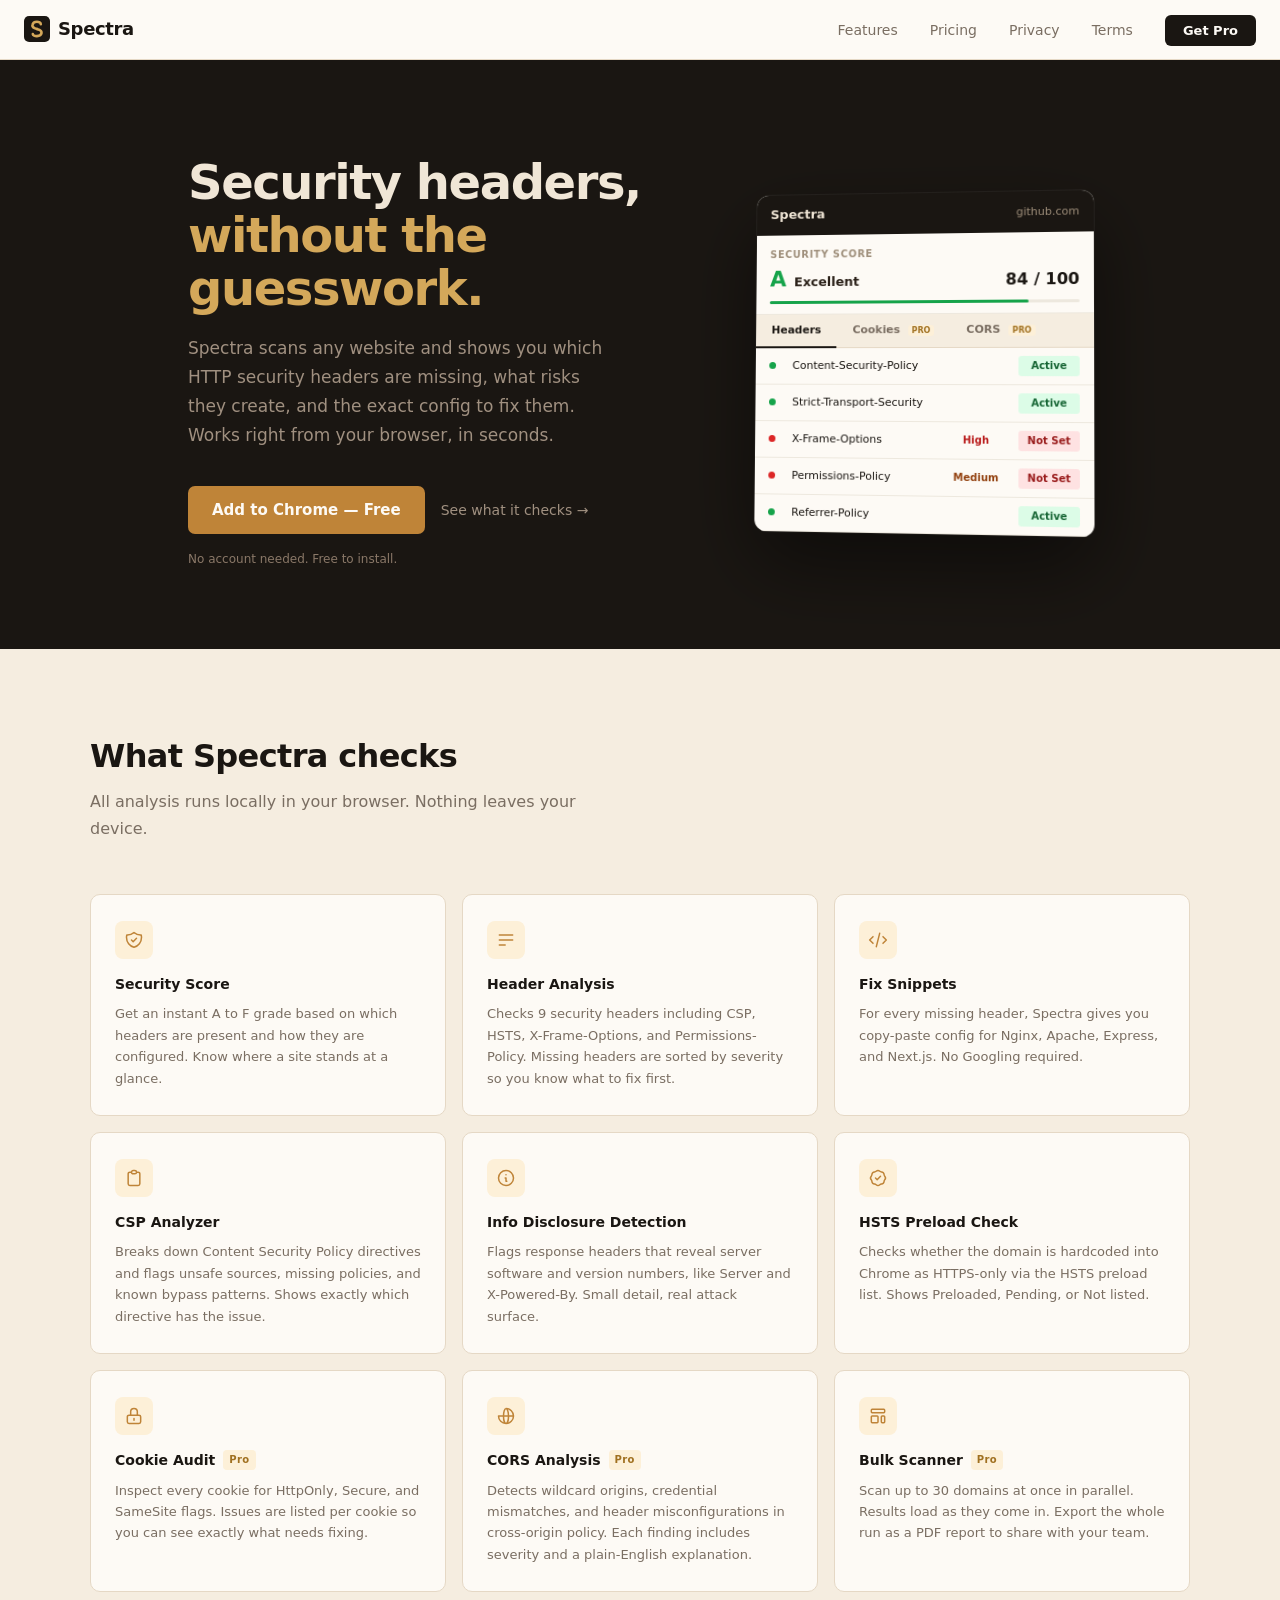
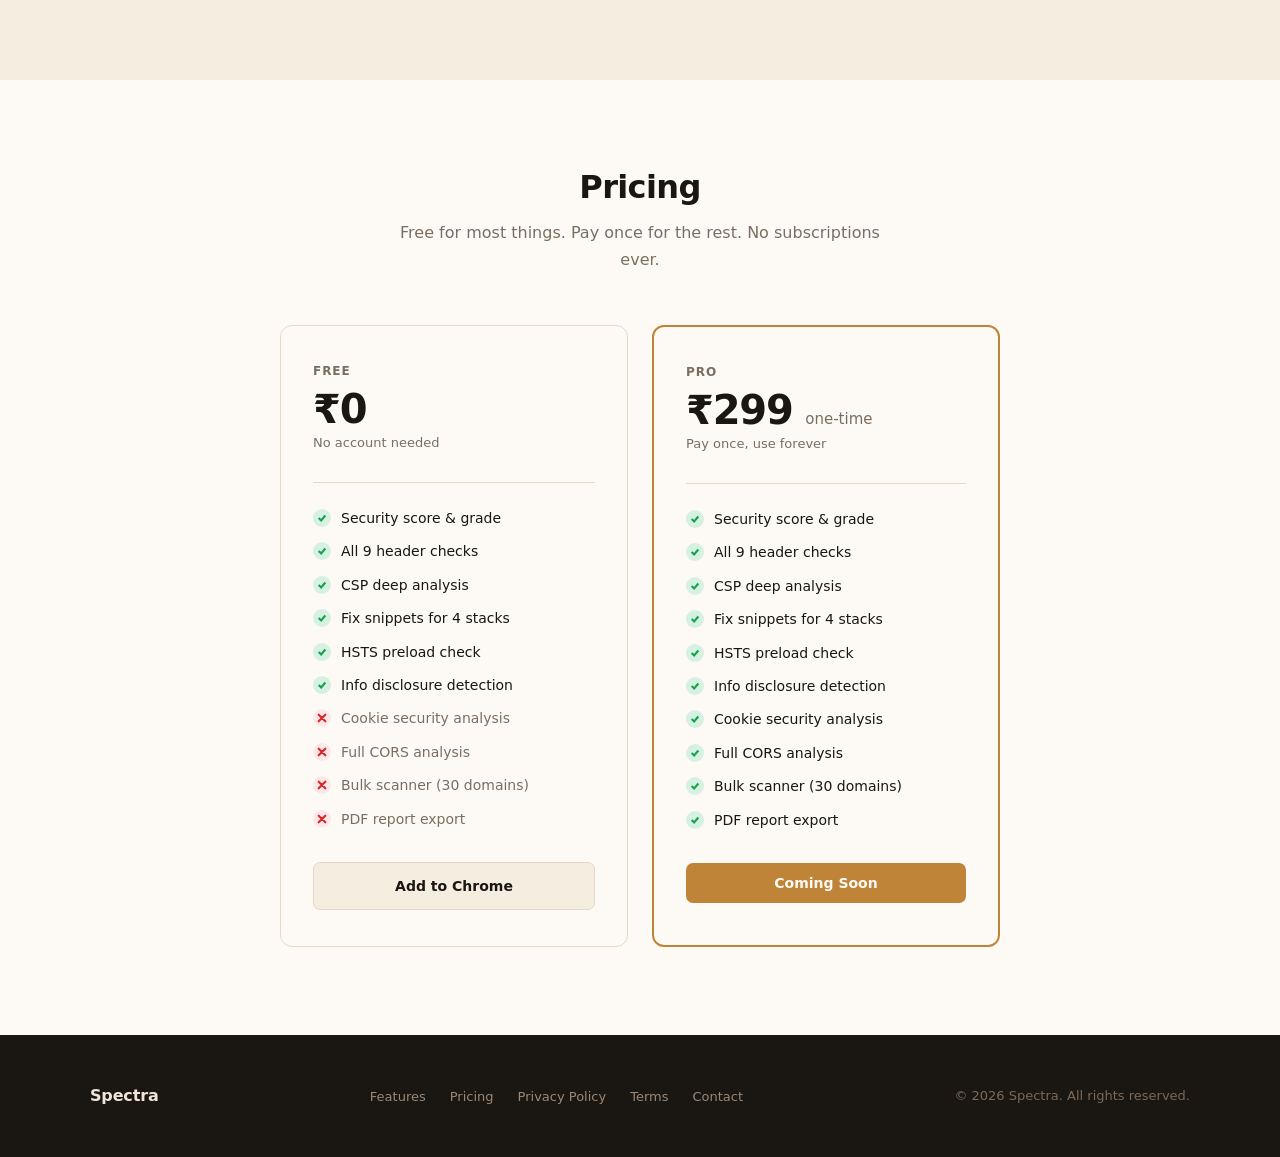
==== commit d4b6c83c: "Pre_Release_V1 Pre_Release_V1" ====
--- a/index.html
+++ b/index.html
@@ -13,8 +13,8 @@
 <nav>
   <a href="index.html" class="nav-logo">
     <svg class="nav-icon" viewBox="0 0 28 28" fill="none" xmlns="http://www.w3.org/2000/svg">
-      <rect width="28" height="28" rx="5.5" fill="#0c0a1a"/>
-      <g stroke="#a5b4fc" stroke-linecap="round" fill="none" stroke-width="2.8">
+      <rect width="28" height="28" rx="5.5" fill="#1a1612"/>
+      <g stroke="#d4a85a" stroke-linecap="round" fill="none" stroke-width="2.8">
         <path d="M18.1 8.9 C18.1 5.5 10.0 4.8 9.1 9.7 C8.4 13.0 14 13.8 14 13.8"/>
         <path d="M14 14.2 C14 14.2 19.5 14.9 18.8 18.6 C18.2 22.5 9.6 22.5 9.5 19.5"/>
       </g>
@@ -25,6 +25,7 @@
     <li><a href="#features">Features</a></li>
     <li><a href="#pricing">Pricing</a></li>
     <li><a href="privacy-policy.html">Privacy</a></li>
+    <li><a href="terms.html">Terms</a></li>
     <li><a href="#pricing" class="nav-cta">Get Pro</a></li>
   </ul>
   <button class="nav-toggle" id="nav-toggle" aria-label="Toggle menu">
@@ -266,6 +267,7 @@
       <li><a href="#features">Features</a></li>
       <li><a href="#pricing">Pricing</a></li>
       <li><a href="privacy-policy.html">Privacy Policy</a></li>
+      <li><a href="terms.html">Terms</a></li>
       <li><a href="mailto:getspectra404@gmail.com">Contact</a></li>
     </ul>
     <p class="footer-copy">&copy; 2026 Spectra. All rights reserved.</p>
--- a/style.css
+++ b/style.css
@@ -1,19 +1,19 @@
 *, *::before, *::after { box-sizing: border-box; margin: 0; padding: 0; }
 
 :root {
-  --dark:        #0c0a1a;
-  --dark-2:      #1a1730;
-  --light:       #f9f8f6;
-  --white:       #ffffff;
-  --text:        #1c1917;
-  --text-muted:  #78716c;
-  --text-light:  #f5f5f4;
-  --text-dim:    #a8a29e;
-  --accent:      #6366f1;
-  --accent-h:    #4f46e5;
+  --dark:        #1a1612;
+  --dark-2:      #2e231a;
+  --light:       #f5ede0;
+  --white:       #fdfaf5;
+  --text:        #1a1612;
+  --text-muted:  #7a6e62;
+  --text-light:  #f0e6d6;
+  --text-dim:    #a09080;
+  --accent:      #bf8438;
+  --accent-h:    #a06e2a;
   --green:       #16a34a;
   --red:         #dc2626;
-  --border:      #e7e5e4;
+  --border:      #e5d8c5;
   --radius:      10px;
 }
 
@@ -32,7 +32,7 @@
   position: sticky;
   top: 0;
   z-index: 100;
-  background: rgba(255,255,255,0.92);
+  background: rgba(253,250,245,0.93);
   backdrop-filter: blur(12px);
   border-bottom: 1px solid var(--border);
   padding: 0 24px;
@@ -117,7 +117,7 @@
   margin-bottom: 20px;
 }
 
-.hero h1 span { color: #a5b4fc; }
+.hero h1 span { color: #d4a85a; }
 
 .hero-sub {
   font-size: 17px;
@@ -163,7 +163,7 @@
 .hero-note {
   margin-top: 16px;
   font-size: 12px;
-  color: #57534e;
+  color: #8a7868;
 }
 
 .mock-wrap {
@@ -192,11 +192,11 @@
 }
 
 .mock-bar-brand { font-size: 13px; font-weight: 600; }
-.mock-bar-url   { font-size: 11px; color: #64748b; }
+.mock-bar-url   { font-size: 11px; color: #9e8e7a; }
 
 .mock-score-section {
   padding: 12px 14px 10px;
-  border-bottom: 1px solid #f1f5f9;
+  border-bottom: 1px solid #ede8de;
 }
 
 .mock-score-lbl {
@@ -204,7 +204,7 @@
   font-weight: 600;
   text-transform: uppercase;
   letter-spacing: 0.07em;
-  color: #94a3b8;
+  color: #9e8e7a;
   margin-bottom: 6px;
 }
 
@@ -216,33 +216,33 @@
 }
 
 .mock-grade      { font-size: 22px; font-weight: 800; color: #16a34a; line-height: 1; }
-.mock-grade-desc { font-size: 13px; font-weight: 600; color: #374151; }
-.mock-score-num  { margin-left: auto; font-size: 16px; font-weight: 700; color: #111827; }
-
-.mock-progress { height: 3px; background: #f1f5f9; border-radius: 2px; }
+.mock-grade-desc { font-size: 13px; font-weight: 600; color: #2a2018; }
+.mock-score-num  { margin-left: auto; font-size: 16px; font-weight: 700; color: #1a1612; }
+
+.mock-progress { height: 3px; background: #ede8de; border-radius: 2px; }
 .mock-progress-fill { height: 100%; width: 84%; background: #16a34a; border-radius: 2px; }
 
 .mock-tabs {
   display: flex;
-  background: #f9fafb;
-  border-bottom: 1px solid #e5e7eb;
+  background: #f5ede0;
+  border-bottom: 1px solid #e5d8c5;
 }
 
 .mock-tab {
   padding: 7px 16px;
   font-size: 11px;
   font-weight: 600;
-  color: #6b7280;
+  color: #7a6e62;
   border-bottom: 2px solid transparent;
   margin-bottom: -1px;
 }
 
-.mock-tab.active { color: #111827; border-bottom-color: #111827; }
+.mock-tab.active { color: #1a1612; border-bottom-color: #1a1612; }
 
 .mock-tab .pro-tag {
   font-size: 8px;
-  background: #eef2ff;
-  color: #4338ca;
+  background: #fdf0d8;
+  color: #a07020;
   padding: 1px 4px;
   border-radius: 3px;
   margin-left: 4px;
@@ -256,7 +256,7 @@
   grid-template-columns: 22px 1fr 80px 60px;
   align-items: center;
   padding: 8px 14px;
-  border-bottom: 1px solid #f3f4f6;
+  border-bottom: 1px solid #ede8de;
   gap: 2px;
 }
 
@@ -267,7 +267,7 @@
 .mock-hname {
   font-size: 11px;
   font-weight: 500;
-  color: #111827;
+  color: #1a1612;
   overflow: hidden;
   text-overflow: ellipsis;
   white-space: nowrap;
@@ -338,7 +338,7 @@
   align-items: center;
   justify-content: center;
   margin-bottom: 14px;
-  background: #eef2ff;
+  background: #fdf0d8;
 }
 
 .feature-icon svg { width: 20px; height: 20px; stroke: var(--accent); }
@@ -353,20 +353,20 @@
   gap: 8px;
 }
 
+.feature-card p {
+  font-size: 13px;
+  color: var(--text-muted);
+  line-height: 1.65;
+}
+
 .pro-badge {
   font-size: 10px;
   font-weight: 700;
   letter-spacing: 0.04em;
-  background: #eef2ff;
-  color: #4338ca;
+  background: #fdf0d8;
+  color: #a07020;
   padding: 2px 6px;
   border-radius: 4px;
-}
-
-.feature-card p {
-  font-size: 13px;
-  color: var(--text-muted);
-  line-height: 1.65;
 }
 
 .pricing { background: var(--white); }
@@ -447,7 +447,7 @@
   width: 18px;
   height: 18px;
   border-radius: 50%;
-  background: #dcfce7;
+  background: #d6f0e2;
   display: flex;
   align-items: center;
   justify-content: center;
@@ -466,7 +466,7 @@
   width: 18px;
   height: 18px;
   border-radius: 50%;
-  background: #fee2e2;
+  background: #fce8e8;
   display: flex;
   align-items: center;
   justify-content: center;
@@ -506,7 +506,7 @@
   border: 1px solid var(--border);
 }
 
-.btn-pricing-free:hover { background: #f0efed; }
+.btn-pricing-free:hover { background: #ede5d5; }
 
 .btn-pricing-pro {
   background: var(--accent);
@@ -542,14 +542,14 @@
 
 .footer-links a {
   font-size: 13px;
-  color: #57534e;
+  color: #9a8878;
   text-decoration: none;
   transition: color 0.15s;
 }
 
 .footer-links a:hover { color: var(--text-dim); }
 
-.footer-copy { font-size: 13px; color: #44403c; }
+.footer-copy { font-size: 13px; color: #7a6a5a; }
 
 .policy-page {
   max-width: 680px;
@@ -586,7 +586,7 @@
 
 .policy-intro {
   font-size: 15px;
-  color: #44403c;
+  color: #44383a;
   line-height: 1.75;
   margin-bottom: 40px;
   padding-bottom: 32px;
@@ -612,7 +612,7 @@
 
 .policy-page p {
   font-size: 15px;
-  color: #44403c;
+  color: #44383a;
   line-height: 1.75;
   margin-bottom: 12px;
 }
@@ -630,7 +630,7 @@
 
 .policy-page li {
   font-size: 15px;
-  color: #44403c;
+  color: #44383a;
   line-height: 1.7;
   padding-left: 16px;
   position: relative;
@@ -653,8 +653,8 @@
 code {
   font-family: 'SFMono-Regular', 'Menlo', 'Consolas', monospace;
   font-size: 13px;
-  background: #f0efed;
-  color: #1c1917;
+  background: #f0e8d6;
+  color: var(--text);
   padding: 1px 6px;
   border-radius: 4px;
 }
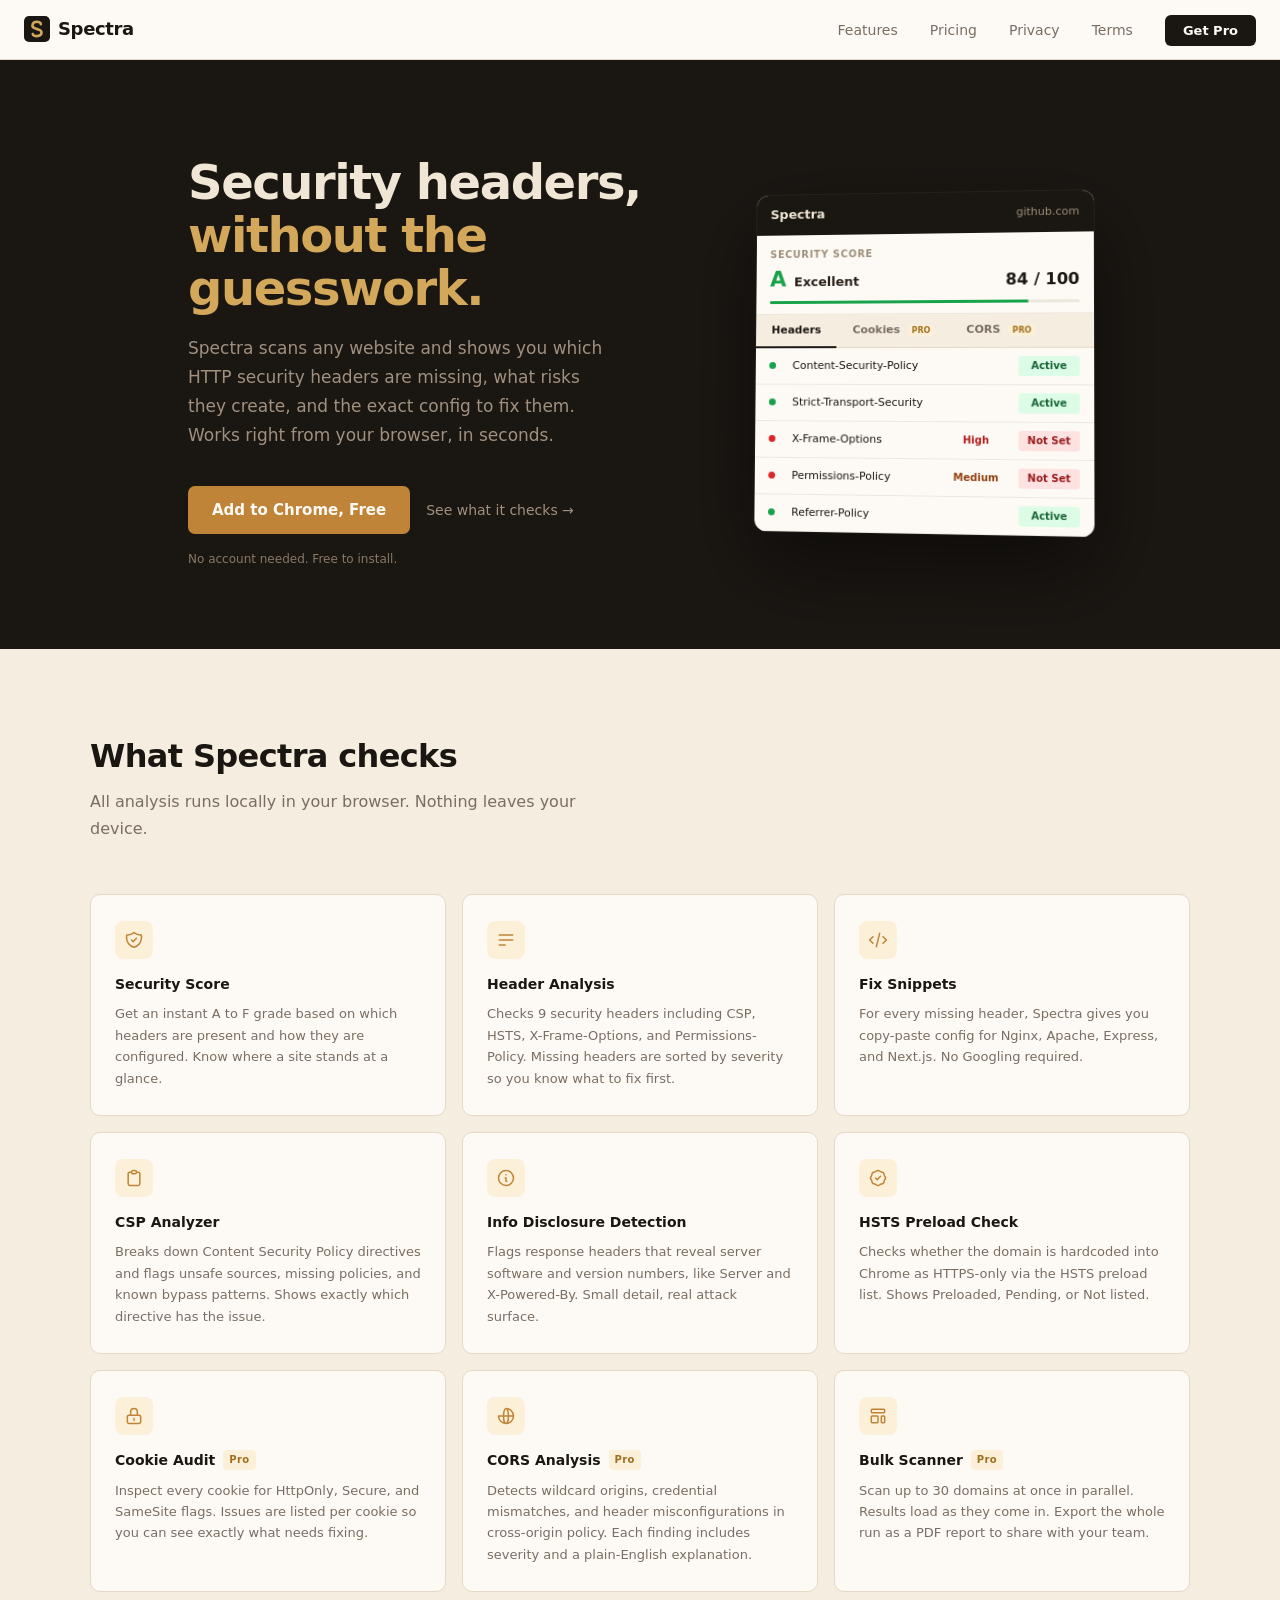
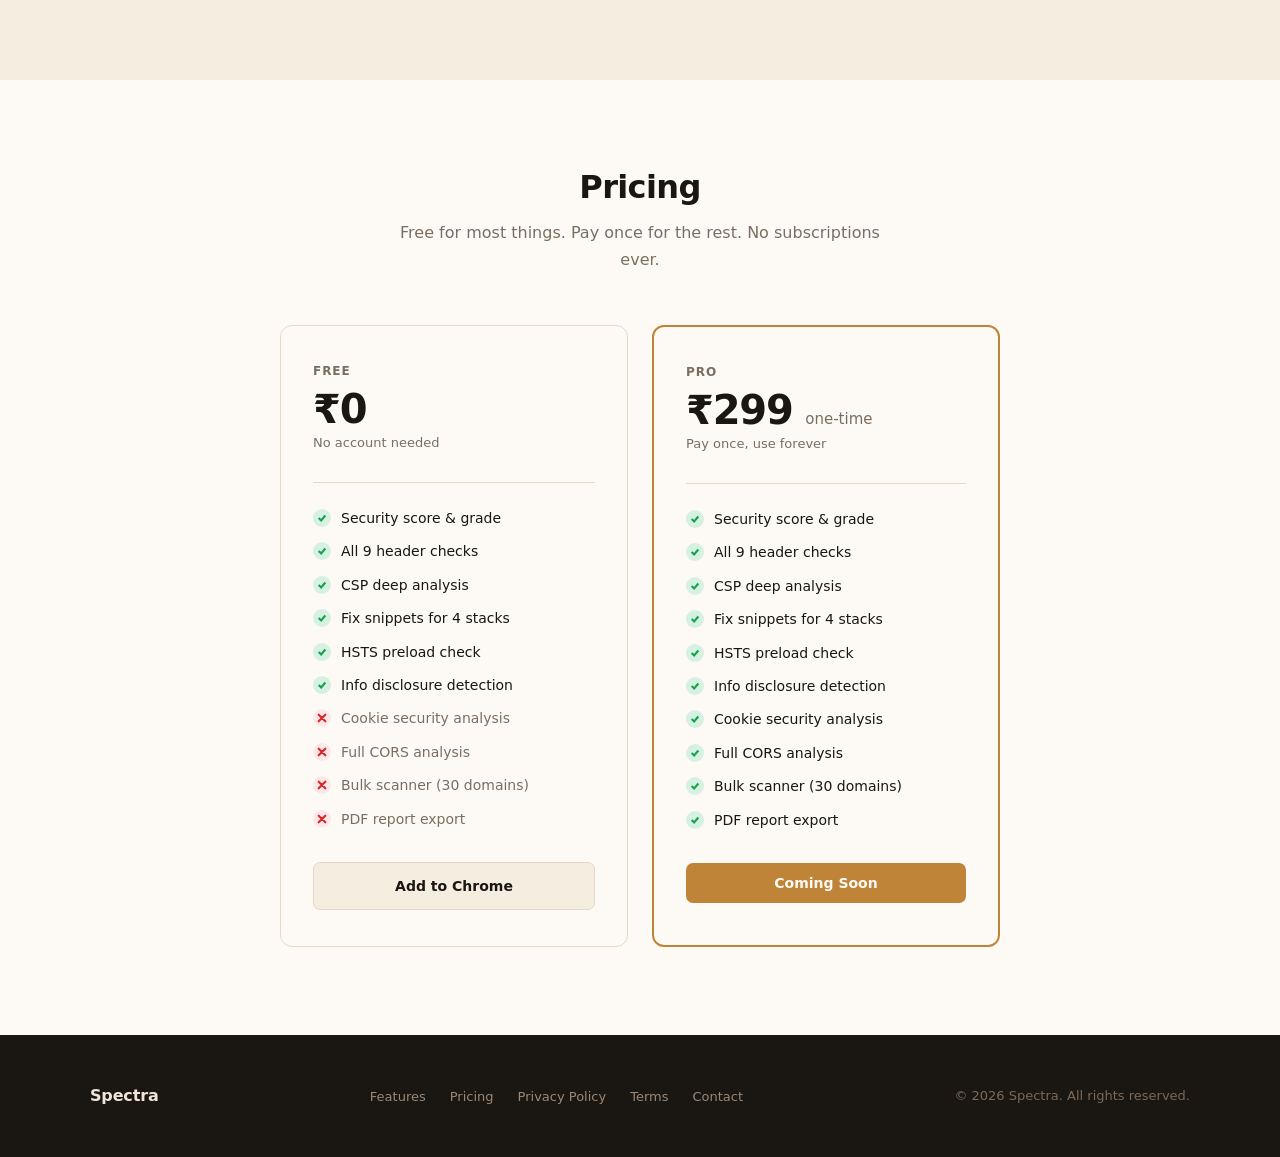
==== commit 56f489b2: "Pre_release_final Pre_release_final" ====
--- a/index.html
+++ b/index.html
@@ -44,7 +44,7 @@
       Works right from your browser, in seconds.
     </p>
     <div class="hero-actions">
-      <a href="#" class="btn-primary">Add to Chrome — Free</a>
+      <a href="#" class="btn-primary">Add to Chrome, Free</a>
       <a href="#features" class="btn-secondary">See what it checks &rarr;</a>
     </div>
     <p class="hero-note">No account needed. Free to install.</p>
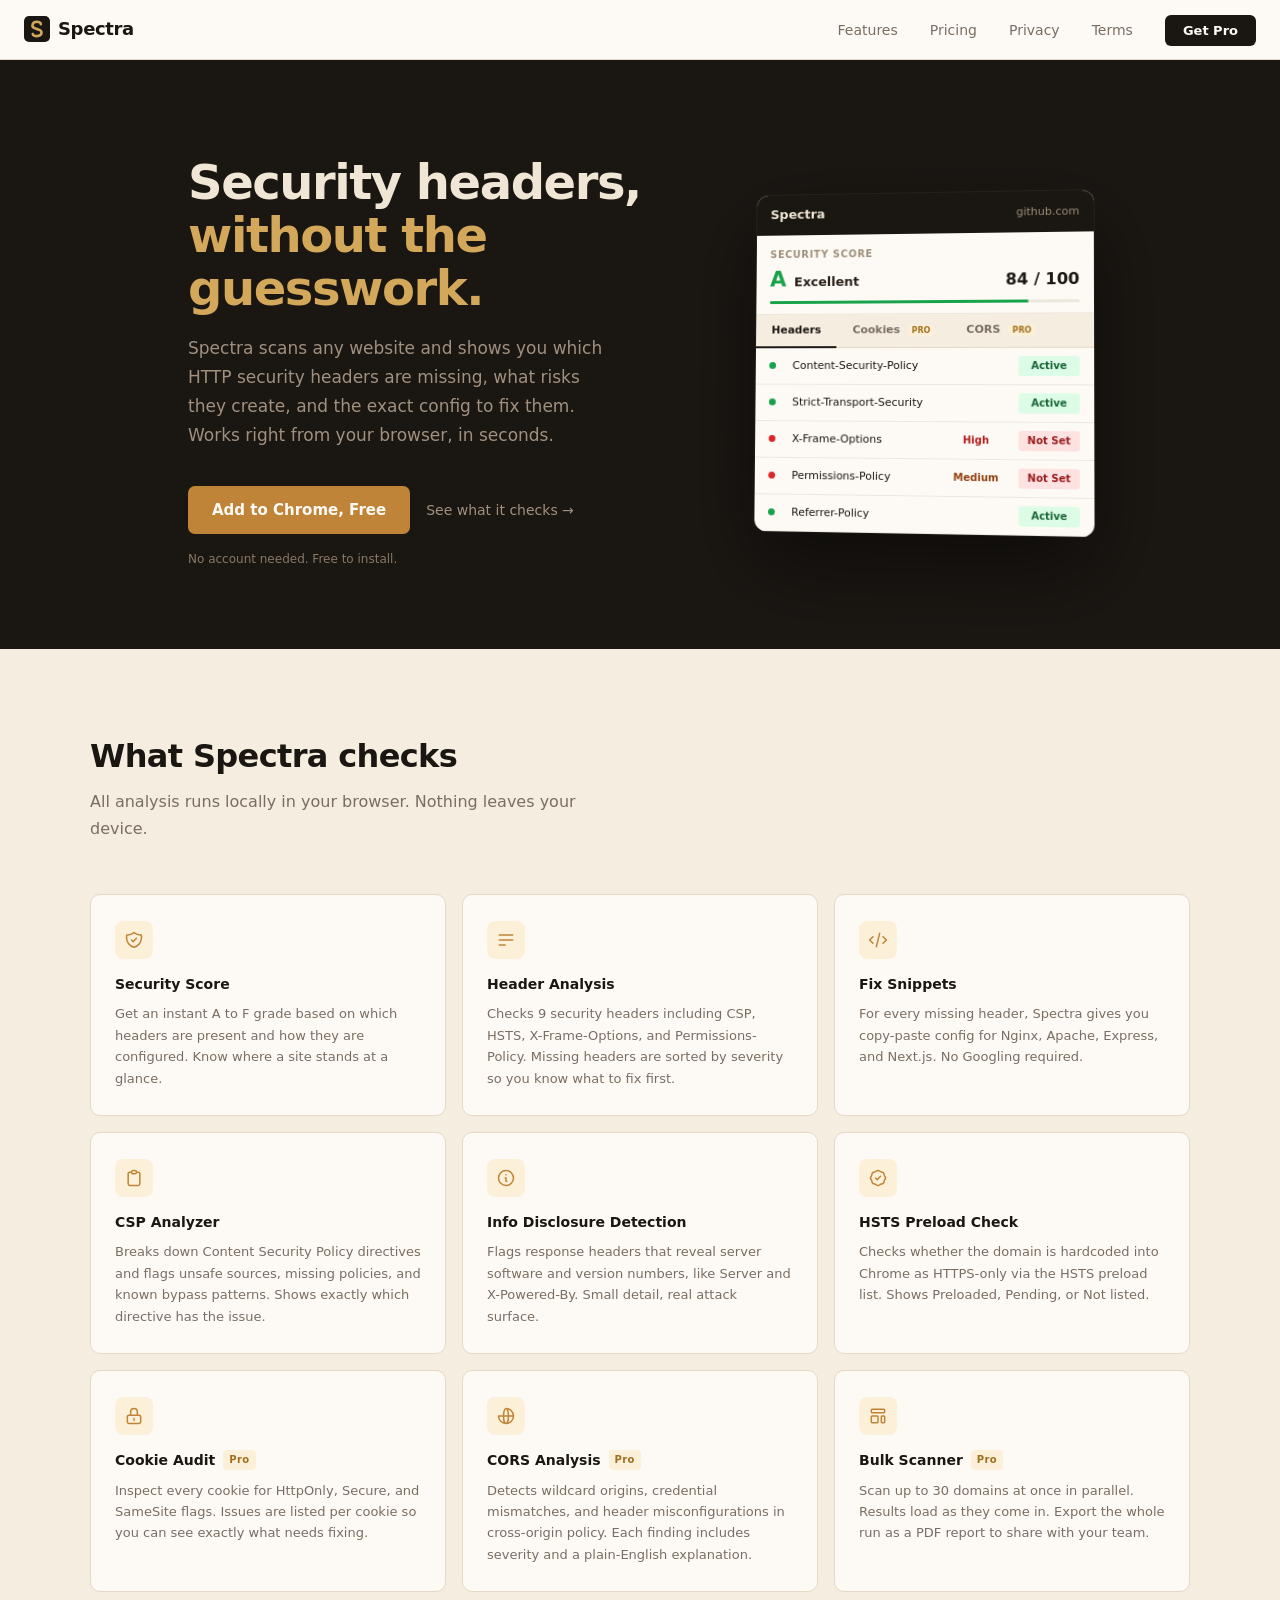
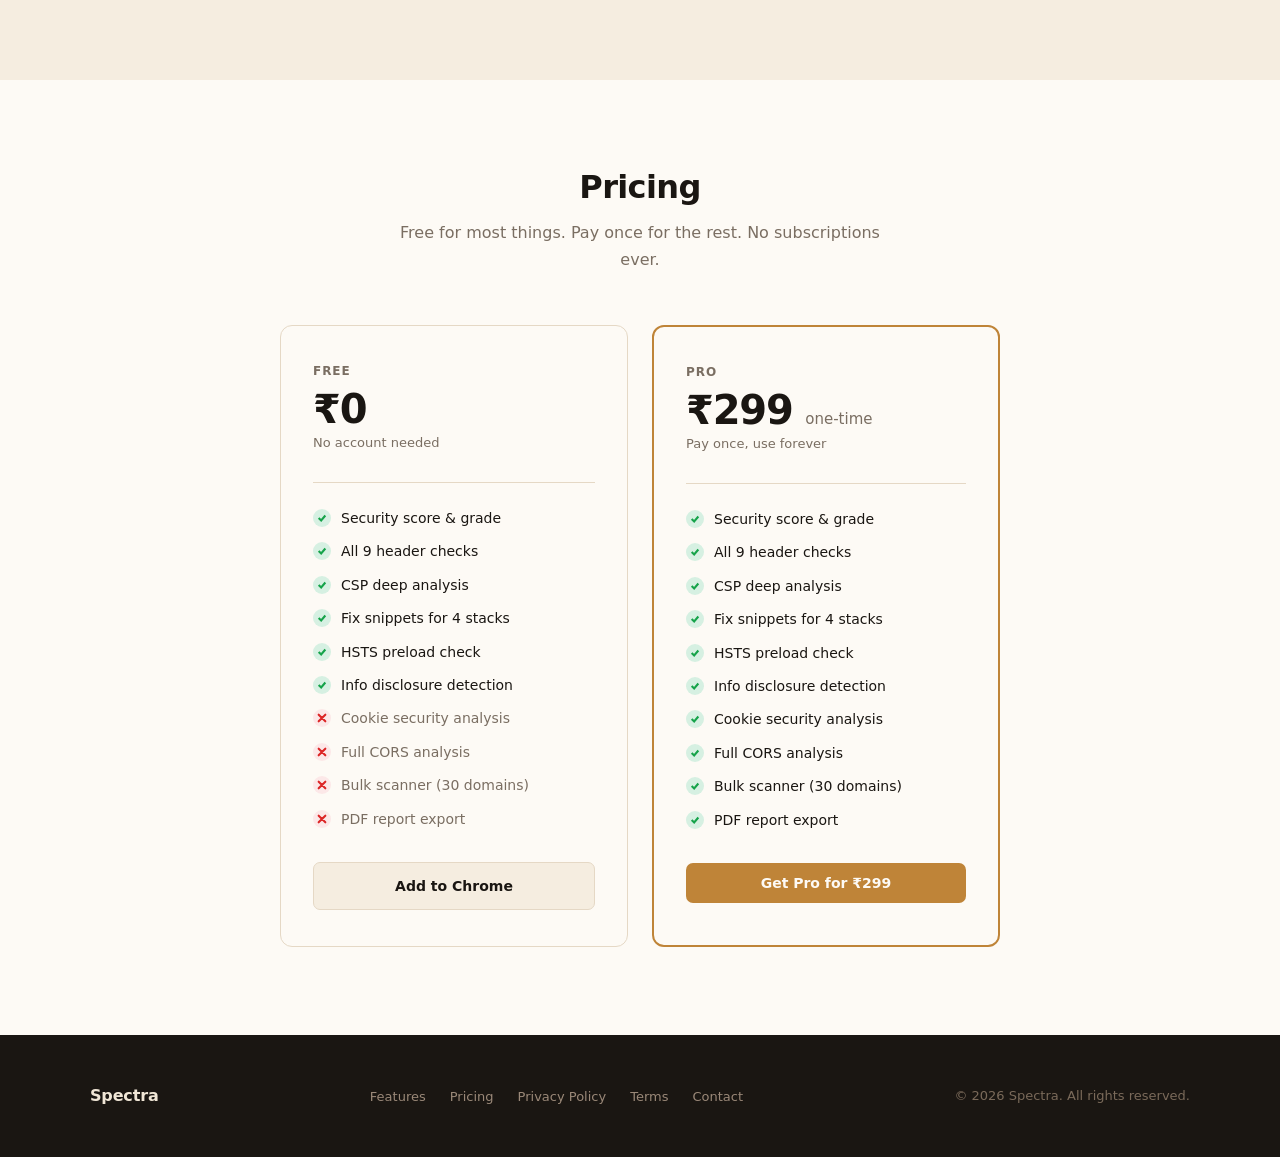
==== commit 3ec0e11a: "Final_Release Final_Release" ====
--- a/index.html
+++ b/index.html
@@ -44,7 +44,7 @@
       Works right from your browser, in seconds.
     </p>
     <div class="hero-actions">
-      <a href="#" class="btn-primary">Add to Chrome, Free</a>
+      <a href="https://chromewebstore.google.com/detail/aijpnaebekpnldkleilonkkdpdjjokeo" class="btn-primary">Add to Chrome, Free</a>
       <a href="#features" class="btn-secondary">See what it checks &rarr;</a>
     </div>
     <p class="hero-note">No account needed. Free to install.</p>
@@ -233,7 +233,7 @@
           <li class="dim"><span class="cross"><svg fill="none" viewBox="0 0 12 12"><path d="M2 2l8 8M10 2l-8 8" stroke-linecap="round"/></svg></span> Bulk scanner (30 domains)</li>
           <li class="dim"><span class="cross"><svg fill="none" viewBox="0 0 12 12"><path d="M2 2l8 8M10 2l-8 8" stroke-linecap="round"/></svg></span> PDF report export</li>
         </ul>
-        <a href="#" class="btn-pricing btn-pricing-free">Add to Chrome</a>
+        <a href="https://chromewebstore.google.com/detail/aijpnaebekpnldkleilonkkdpdjjokeo" class="btn-pricing btn-pricing-free">Add to Chrome</a>
       </div>
 
       <div class="pricing-card featured">
@@ -253,7 +253,7 @@
           <li><span class="check"><svg fill="none" viewBox="0 0 12 12"><polyline points="2,6 5,9 10,3"/></svg></span> Bulk scanner (30 domains)</li>
           <li><span class="check"><svg fill="none" viewBox="0 0 12 12"><polyline points="2,6 5,9 10,3"/></svg></span> PDF report export</li>
         </ul>
-        <button id="get-pro-btn" class="btn-pricing btn-pricing-pro" disabled>Coming Soon</button>
+        <button id="get-pro-btn" class="btn-pricing btn-pricing-pro">Get Pro for ₹299</button>
       </div>
 
     </div>
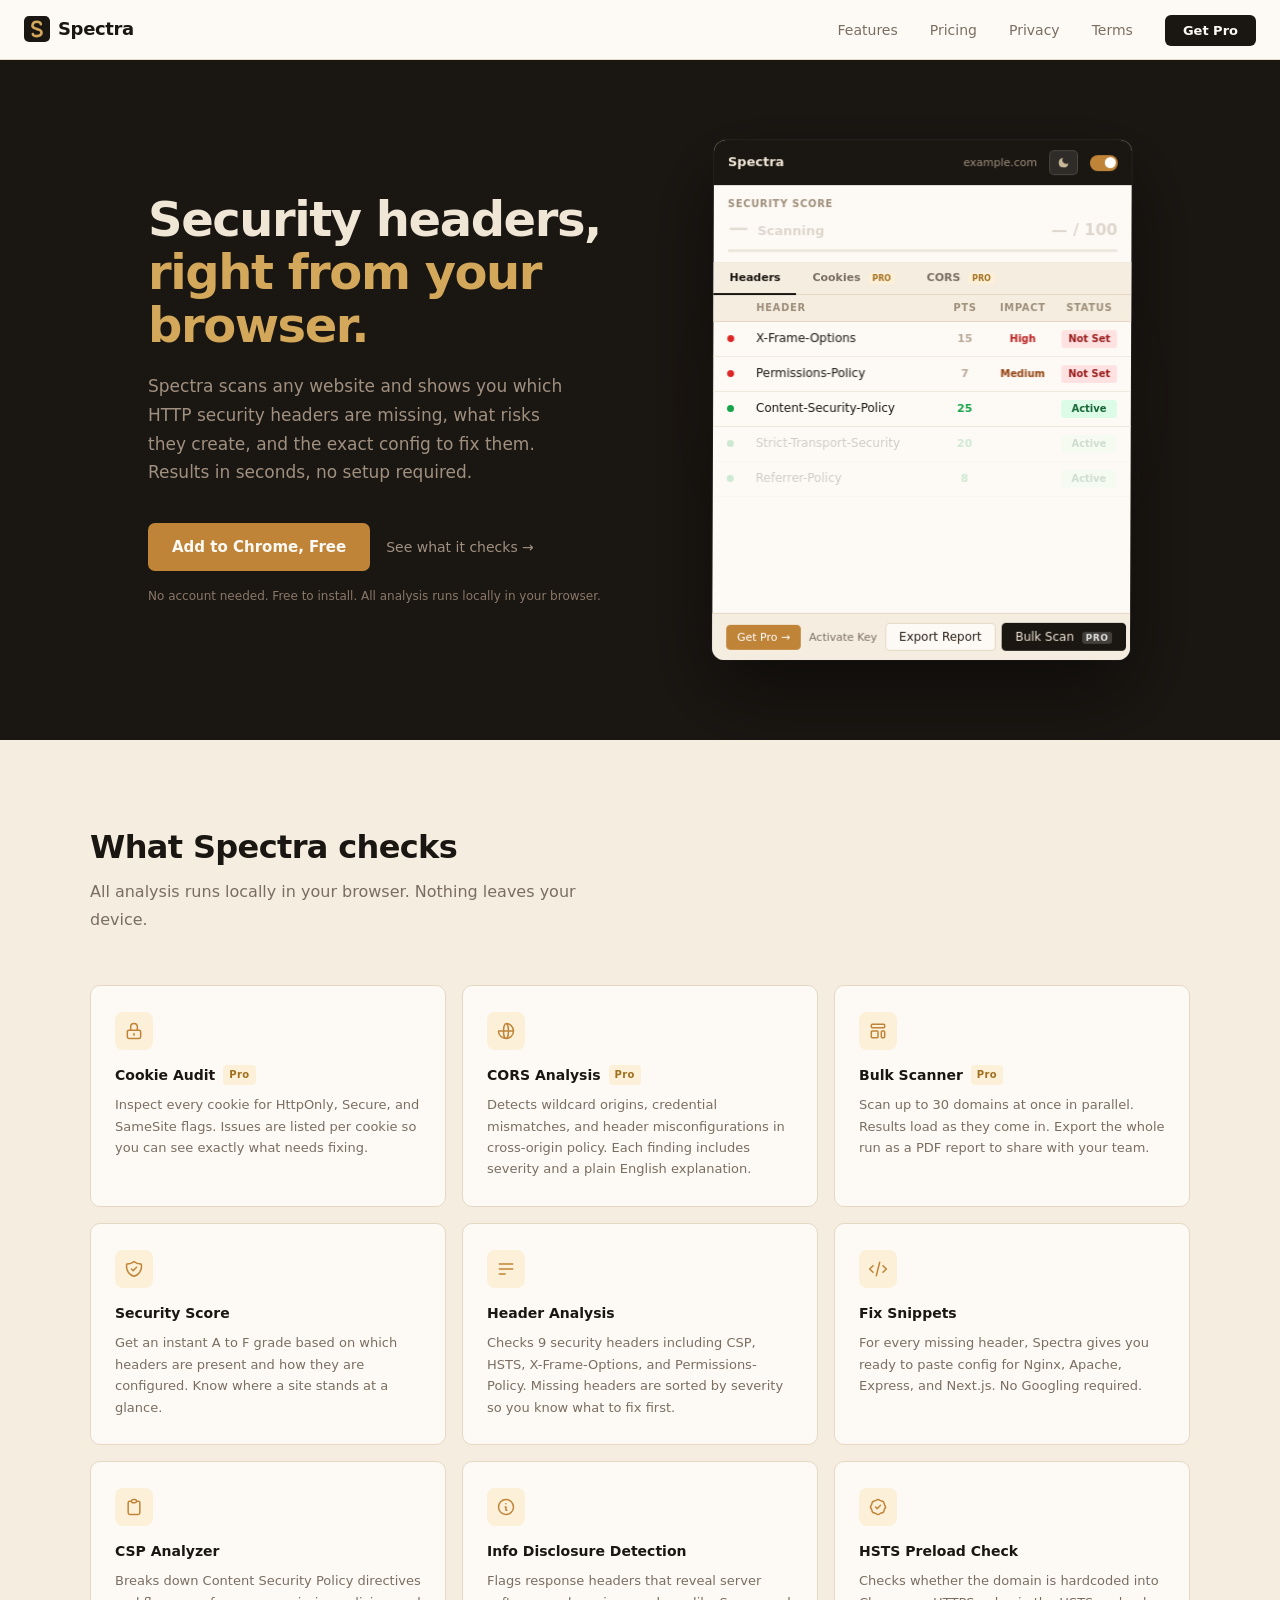
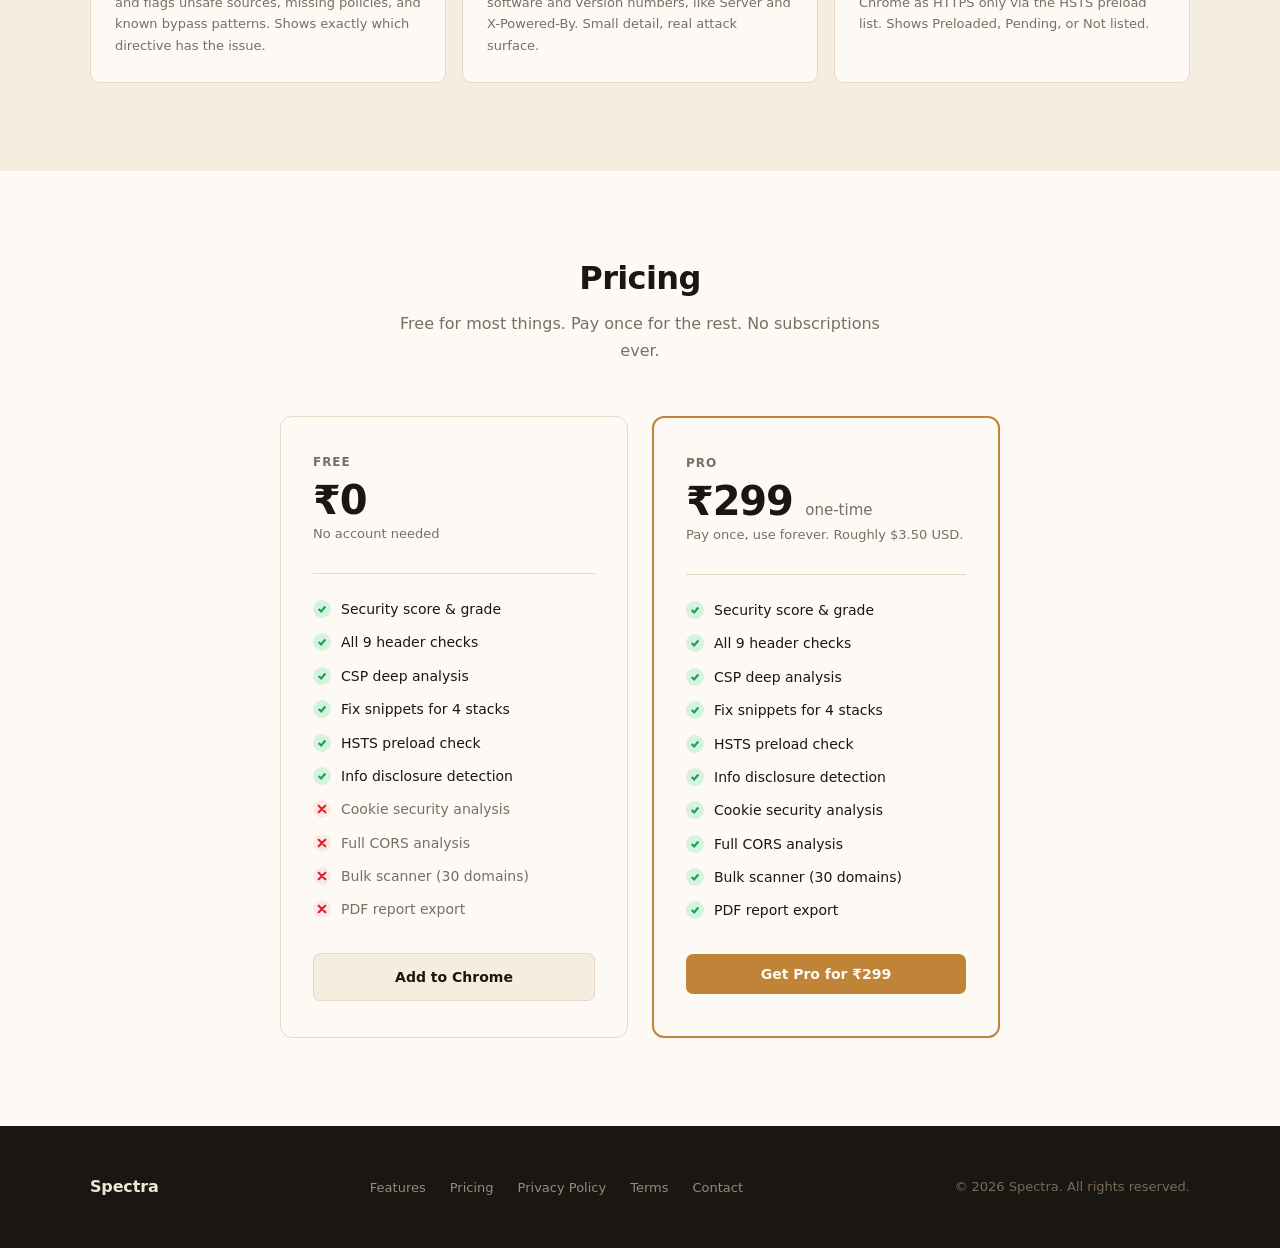
==== commit 59113a41: "Final_Release Final_Release" ====
--- a/index.html
+++ b/index.html
@@ -4,8 +4,15 @@
   <meta charset="UTF-8" />
   <meta name="viewport" content="width=device-width, initial-scale=1.0" />
   <meta name="description" content="Spectra is a Chrome extension that audits HTTP security headers, cookies, and CORS configuration for any website. Get an instant security grade and fix recommendations." />
-  <meta http-equiv="Content-Security-Policy" content="default-src 'self'; script-src 'self' https://*.razorpay.com; connect-src 'self' https://spectra-worker.getspectra404.workers.dev https://*.razorpay.com; frame-src https://*.razorpay.com; style-src 'self' 'unsafe-inline'; img-src 'self' data: https:">
+  <meta http-equiv="Content-Security-Policy" content="default-src 'self'; script-src 'self' https://*.razorpay.com; connect-src 'self' https://spectra-worker.getspectra404.workers.dev https://*.razorpay.com; frame-src https://*.razorpay.com; style-src 'self' 'unsafe-inline'; img-src 'self' data:; object-src 'none'; base-uri 'self'">
   <title>Spectra - Security Header Auditor</title>
+  <link rel="icon" type="image/svg+xml" href="logo.svg">
+  <meta property="og:type" content="website">
+  <meta property="og:title" content="Spectra - Security Header Auditor">
+  <meta property="og:description" content="Instant HTTP security header audit, cookie analysis, and CORS check for any website. Right from your browser.">
+  <meta name="twitter:card" content="summary">
+  <meta name="twitter:title" content="Spectra - Security Header Auditor">
+  <meta name="twitter:description" content="Instant HTTP security header audit, cookie analysis, and CORS check for any website. Right from your browser.">
   <link rel="stylesheet" href="style.css" />
 </head>
 <body>
@@ -37,73 +44,161 @@
 
 <section class="hero">
   <div class="hero-copy">
-    <h1>Security headers,<br><span>without the guesswork.</span></h1>
+    <h1>Security headers,<br><span>right from your browser.</span></h1>
     <p class="hero-sub">
       Spectra scans any website and shows you which HTTP security headers are missing,
       what risks they create, and the exact config to fix them.
-      Works right from your browser, in seconds.
+      Results in seconds, no setup required.
     </p>
     <div class="hero-actions">
       <a href="https://chromewebstore.google.com/detail/aijpnaebekpnldkleilonkkdpdjjokeo" class="btn-primary">Add to Chrome, Free</a>
       <a href="#features" class="btn-secondary">See what it checks &rarr;</a>
     </div>
-    <p class="hero-note">No account needed. Free to install.</p>
-  </div>
-
-  <div class="mock-wrap">
-    <div class="mock-popup">
-      <div class="mock-bar">
-        <span class="mock-bar-brand">Spectra</span>
-        <span class="mock-bar-url">github.com</span>
-      </div>
-      <div class="mock-score-section">
-        <div class="mock-score-lbl">Security Score</div>
-        <div class="mock-score-row">
-          <span class="mock-grade">A</span>
-          <span class="mock-grade-desc">Excellent</span>
-          <span class="mock-score-num">84 / 100</span>
-        </div>
-        <div class="mock-progress">
-          <div class="mock-progress-fill"></div>
-        </div>
-      </div>
-      <div class="mock-tabs">
-        <div class="mock-tab active">Headers</div>
-        <div class="mock-tab">Cookies <span class="pro-tag">PRO</span></div>
-        <div class="mock-tab">CORS <span class="pro-tag">PRO</span></div>
-      </div>
-      <ul class="mock-rows">
-        <li class="mock-row">
-          <span class="mock-dot green"></span>
-          <span class="mock-hname">Content-Security-Policy</span>
-          <span class="mock-risk"></span>
-          <span class="mock-status active">Active</span>
-        </li>
-        <li class="mock-row">
-          <span class="mock-dot green"></span>
-          <span class="mock-hname">Strict-Transport-Security</span>
-          <span class="mock-risk"></span>
-          <span class="mock-status active">Active</span>
-        </li>
-        <li class="mock-row">
-          <span class="mock-dot red"></span>
-          <span class="mock-hname">X-Frame-Options</span>
-          <span class="mock-risk high">High</span>
-          <span class="mock-status missing">Not Set</span>
-        </li>
-        <li class="mock-row">
-          <span class="mock-dot red"></span>
-          <span class="mock-hname">Permissions-Policy</span>
-          <span class="mock-risk medium">Medium</span>
-          <span class="mock-status missing">Not Set</span>
-        </li>
-        <li class="mock-row">
-          <span class="mock-dot green"></span>
-          <span class="mock-hname">Referrer-Policy</span>
-          <span class="mock-risk"></span>
-          <span class="mock-status active">Active</span>
-        </li>
-      </ul>
+    <p class="hero-note">No account needed. Free to install. All analysis runs locally in your browser.</p>
+  </div>
+
+  <div class="mock-wrap" id="mock-wrap">
+    <div class="mock-glow"></div>
+    <div class="mock-float-wrap" id="mock-float-wrap">
+      <div class="mock-popup" id="mock-popup">
+        <div class="mock-scan-line" id="mock-scan-line"></div>
+        <div class="mock-bar">
+          <span class="mock-bar-brand">Spectra</span>
+          <span class="mock-bar-url" id="mock-url"></span>
+          <button class="mock-theme-btn" id="mock-theme-btn">
+            <svg id="mock-theme-icon" width="13" height="13" viewBox="0 0 24 24" fill="currentColor"><path d="M21 12.79A9 9 0 1111.21 3 7 7 0 0021 12.79z"/></svg>
+          </button>
+          <span class="mock-ext-toggle">
+            <span class="mock-ext-track on" id="mock-ext-track"></span>
+          </span>
+        </div>
+        <div class="mock-score-section">
+          <div class="mock-score-lbl">Security Score</div>
+          <div class="mock-score-row">
+            <span class="mock-grade" id="mock-grade">—</span>
+            <span class="mock-grade-desc" id="mock-grade-desc">Scanning</span>
+            <span class="mock-score-num" id="mock-score-num">— / 100</span>
+          </div>
+          <div class="mock-progress">
+            <div class="mock-progress-fill" id="mock-progress-fill" style="width:0%"></div>
+          </div>
+        </div>
+        <div class="mock-tabs">
+          <div class="mock-tab active">Headers</div>
+          <div class="mock-tab">Cookies <span class="pro-tag">PRO</span></div>
+          <div class="mock-tab">CORS <span class="pro-tag">PRO</span></div>
+        </div>
+        <div class="mock-content-area">
+          <div class="mock-tab-pane active" id="mock-pane-headers">
+            <div class="mock-list-header">
+              <span></span>
+              <span>Header</span>
+              <span>Pts</span>
+              <span>Impact</span>
+              <span>Status</span>
+            </div>
+            <ul class="mock-rows" id="mock-headers-view">
+              <li class="mock-row mock-row-anim mock-row-tap" id="mock-row-xfo">
+                <span class="mock-dot red"></span>
+                <span class="mock-hname">X-Frame-Options</span>
+                <span class="mock-pts pts-missing">15</span>
+                <span class="mock-risk high">High</span>
+                <span class="mock-status missing">Not Set</span>
+              </li>
+              <li class="mock-detail-li" id="mock-detail">
+                <div class="mock-detail-panel">
+                  <div class="mock-detail-top">
+                    <span class="mock-detail-name">X-Frame-Options</span>
+                    <span class="mock-detail-badge">Not Set</span>
+                  </div>
+                  <p class="mock-detail-desc">Prevents your page from being loaded inside an iframe, blocking clickjacking attacks.</p>
+                  <div class="mock-detail-body">
+                    <div class="mock-dtabs">
+                      <span class="mock-dtab active">Nginx</span>
+                      <span class="mock-dtab">Apache</span>
+                      <span class="mock-dtab">Express</span>
+                      <span class="mock-dtab">Next.js</span>
+                    </div>
+                    <pre class="mock-snippet">add_header X-Frame-Options "DENY" always;</pre>
+                  </div>
+                </div>
+              </li>
+              <li class="mock-row mock-row-anim">
+                <span class="mock-dot red"></span>
+                <span class="mock-hname">Permissions-Policy</span>
+                <span class="mock-pts pts-missing">7</span>
+                <span class="mock-risk medium">Medium</span>
+                <span class="mock-status missing">Not Set</span>
+              </li>
+              <li class="mock-row mock-row-anim">
+                <span class="mock-dot green"></span>
+                <span class="mock-hname">Content-Security-Policy</span>
+                <span class="mock-pts pts-active">25</span>
+                <span class="mock-risk"></span>
+                <span class="mock-status active">Active</span>
+              </li>
+              <li class="mock-row mock-row-anim">
+                <span class="mock-dot green"></span>
+                <span class="mock-hname">Strict-Transport-Security</span>
+                <span class="mock-pts pts-active">20</span>
+                <span class="mock-risk"></span>
+                <span class="mock-status active">Active</span>
+              </li>
+              <li class="mock-row mock-row-anim">
+                <span class="mock-dot green"></span>
+                <span class="mock-hname">Referrer-Policy</span>
+                <span class="mock-pts pts-active">8</span>
+                <span class="mock-risk"></span>
+                <span class="mock-status active">Active</span>
+              </li>
+            </ul>
+          </div>
+          <div class="mock-tab-pane" id="mock-pane-cookies">
+            <div class="mock-cookie-item">
+              <div class="mock-cookie-name-row">
+                <span class="mock-cookie-name">session_id</span>
+              </div>
+              <div class="mock-cookie-flags">
+                <span class="mock-flag-chip mock-flag-ok">HttpOnly</span>
+                <span class="mock-flag-chip mock-flag-ok">Secure</span>
+                <span class="mock-flag-chip mock-flag-ok">SameSite=Lax</span>
+              </div>
+            </div>
+            <div class="mock-cookie-item">
+              <div class="mock-cookie-name-row">
+                <span class="mock-cookie-name">_ga</span>
+              </div>
+              <div class="mock-cookie-flags"></div>
+              <div class="mock-cookie-issues">
+                <div class="mock-cookie-issue"><span class="mock-cookie-issue-dot"></span><span>Missing HttpOnly: readable by JavaScript (XSS risk)</span></div>
+                <div class="mock-cookie-issue"><span class="mock-cookie-issue-dot"></span><span>Missing Secure: sent over plain HTTP</span></div>
+              </div>
+            </div>
+            <div class="mock-cookie-item">
+              <div class="mock-cookie-name-row">
+                <span class="mock-cookie-name">csrf_token</span>
+              </div>
+              <div class="mock-cookie-flags">
+                <span class="mock-flag-chip mock-flag-ok">Secure</span>
+                <span class="mock-flag-chip mock-flag-ok">SameSite=Strict</span>
+              </div>
+              <div class="mock-cookie-issues">
+                <div class="mock-cookie-issue"><span class="mock-cookie-issue-dot"></span><span>Missing HttpOnly: readable by JavaScript (XSS risk)</span></div>
+              </div>
+            </div>
+          </div>
+        </div>
+        <div class="mock-footer">
+          <div class="mock-footer-left">
+            <button class="mock-btn mock-btn-pro">Get Pro →</button>
+            <button class="mock-btn mock-btn-upgrade">Activate Key</button>
+          </div>
+          <div class="mock-footer-right">
+            <button class="mock-btn mock-btn-ghost">Export Report</button>
+            <button class="mock-btn mock-btn-solid">Bulk Scan <span class="mock-pro-tag">PRO</span></button>
+          </div>
+        </div>
+      </div>
     </div>
   </div>
 </section>
@@ -118,6 +213,36 @@
       <div class="feature-card">
         <div class="feature-icon">
           <svg fill="none" stroke-width="1.8" viewBox="0 0 24 24">
+            <path stroke-linecap="round" stroke-linejoin="round" d="M12 15v2m-6 4h12a2 2 0 002-2v-6a2 2 0 00-2-2H6a2 2 0 00-2 2v6a2 2 0 002 2zm10-10V7a4 4 0 00-8 0v4h8z"/>
+          </svg>
+        </div>
+        <h3>Cookie Audit <span class="pro-badge">Pro</span></h3>
+        <p>Inspect every cookie for HttpOnly, Secure, and SameSite flags. Issues are listed per cookie so you can see exactly what needs fixing.</p>
+      </div>
+
+      <div class="feature-card">
+        <div class="feature-icon">
+          <svg fill="none" stroke-width="1.8" viewBox="0 0 24 24">
+            <path stroke-linecap="round" stroke-linejoin="round" d="M21 12a9 9 0 01-9 9m9-9a9 9 0 00-9-9m9 9H3m9 9a9 9 0 01-9-9m9 9c1.657 0 3-4.03 3-9s-1.343-9-3-9m0 18c-1.657 0-3-4.03-3-9s1.343-9 3-9"/>
+          </svg>
+        </div>
+        <h3>CORS Analysis <span class="pro-badge">Pro</span></h3>
+        <p>Detects wildcard origins, credential mismatches, and header misconfigurations in cross-origin policy. Each finding includes severity and a plain English explanation.</p>
+      </div>
+
+      <div class="feature-card">
+        <div class="feature-icon">
+          <svg fill="none" stroke-width="1.8" viewBox="0 0 24 24">
+            <path stroke-linecap="round" stroke-linejoin="round" d="M4 5a1 1 0 011-1h14a1 1 0 011 1v2a1 1 0 01-1 1H5a1 1 0 01-1-1V5zM4 13a1 1 0 011-1h6a1 1 0 011 1v6a1 1 0 01-1 1H5a1 1 0 01-1-1v-6zM16 13a1 1 0 011-1h2a1 1 0 011 1v6a1 1 0 01-1 1h-2a1 1 0 01-1-1v-6z"/>
+          </svg>
+        </div>
+        <h3>Bulk Scanner <span class="pro-badge">Pro</span></h3>
+        <p>Scan up to 30 domains at once in parallel. Results load as they come in. Export the whole run as a PDF report to share with your team.</p>
+      </div>
+
+      <div class="feature-card">
+        <div class="feature-icon">
+          <svg fill="none" stroke-width="1.8" viewBox="0 0 24 24">
             <path stroke-linecap="round" stroke-linejoin="round" d="M9 12l2 2 4-4m5.618-4.016A11.955 11.955 0 0112 2.944a11.955 11.955 0 01-8.618 3.04A12.02 12.02 0 003 9c0 5.591 3.824 10.29 9 11.622 5.176-1.332 9-6.03 9-11.622 0-1.042-.133-2.052-.382-3.016z"/>
           </svg>
         </div>
@@ -142,7 +267,7 @@
           </svg>
         </div>
         <h3>Fix Snippets</h3>
-        <p>For every missing header, Spectra gives you copy-paste config for Nginx, Apache, Express, and Next.js. No Googling required.</p>
+        <p>For every missing header, Spectra gives you ready to paste config for Nginx, Apache, Express, and Next.js. No Googling required.</p>
       </div>
 
       <div class="feature-card">
@@ -172,37 +297,7 @@
           </svg>
         </div>
         <h3>HSTS Preload Check</h3>
-        <p>Checks whether the domain is hardcoded into Chrome as HTTPS-only via the HSTS preload list. Shows Preloaded, Pending, or Not listed.</p>
-      </div>
-
-      <div class="feature-card">
-        <div class="feature-icon">
-          <svg fill="none" stroke-width="1.8" viewBox="0 0 24 24">
-            <path stroke-linecap="round" stroke-linejoin="round" d="M12 15v2m-6 4h12a2 2 0 002-2v-6a2 2 0 00-2-2H6a2 2 0 00-2 2v6a2 2 0 002 2zm10-10V7a4 4 0 00-8 0v4h8z"/>
-          </svg>
-        </div>
-        <h3>Cookie Audit <span class="pro-badge">Pro</span></h3>
-        <p>Inspect every cookie for HttpOnly, Secure, and SameSite flags. Issues are listed per cookie so you can see exactly what needs fixing.</p>
-      </div>
-
-      <div class="feature-card">
-        <div class="feature-icon">
-          <svg fill="none" stroke-width="1.8" viewBox="0 0 24 24">
-            <path stroke-linecap="round" stroke-linejoin="round" d="M21 12a9 9 0 01-9 9m9-9a9 9 0 00-9-9m9 9H3m9 9a9 9 0 01-9-9m9 9c1.657 0 3-4.03 3-9s-1.343-9-3-9m0 18c-1.657 0-3-4.03-3-9s1.343-9 3-9"/>
-          </svg>
-        </div>
-        <h3>CORS Analysis <span class="pro-badge">Pro</span></h3>
-        <p>Detects wildcard origins, credential mismatches, and header misconfigurations in cross-origin policy. Each finding includes severity and a plain-English explanation.</p>
-      </div>
-
-      <div class="feature-card">
-        <div class="feature-icon">
-          <svg fill="none" stroke-width="1.8" viewBox="0 0 24 24">
-            <path stroke-linecap="round" stroke-linejoin="round" d="M4 5a1 1 0 011-1h14a1 1 0 011 1v2a1 1 0 01-1 1H5a1 1 0 01-1-1V5zM4 13a1 1 0 011-1h6a1 1 0 011 1v6a1 1 0 01-1 1H5a1 1 0 01-1-1v-6zM16 13a1 1 0 011-1h2a1 1 0 011 1v6a1 1 0 01-1 1h-2a1 1 0 01-1-1v-6z"/>
-          </svg>
-        </div>
-        <h3>Bulk Scanner <span class="pro-badge">Pro</span></h3>
-        <p>Scan up to 30 domains at once in parallel. Results load as they come in. Export the whole run as a PDF report to share with your team.</p>
+        <p>Checks whether the domain is hardcoded into Chrome as HTTPS only via the HSTS preload list. Shows Preloaded, Pending, or Not listed.</p>
       </div>
 
     </div>
@@ -239,7 +334,7 @@
       <div class="pricing-card featured">
         <div class="pricing-tier">Pro</div>
         <div class="pricing-price">&#8377;299 <span>one-time</span></div>
-        <p class="pricing-note">Pay once, use forever</p>
+        <p class="pricing-note">Pay once, use forever. Roughly $3.50 USD.</p>
         <hr class="pricing-divider" />
         <ul class="pricing-features">
           <li><span class="check"><svg fill="none" viewBox="0 0 12 12"><polyline points="2,6 5,9 10,3"/></svg></span> Security score &amp; grade</li>
@@ -277,6 +372,8 @@
 <script src="https://checkout.razorpay.com/v1/checkout.js" defer></script>
 <script src="checkout.js" defer></script>
 <script src="nav.js" defer></script>
+<script src="mock-anim.js" defer></script>
+
 
 </body>
 </html>
--- a/style.css
+++ b/style.css
@@ -98,12 +98,13 @@
 
 .hero {
   background: var(--dark);
-  padding: 96px 24px 80px;
+  padding: 80px 24px;
   display: flex;
   align-items: center;
   justify-content: center;
   gap: 64px;
   overflow: hidden;
+  min-height: 600px;
 }
 
 .hero-copy { max-width: 500px; }
@@ -168,31 +169,104 @@
 
 .mock-wrap {
   flex-shrink: 0;
-  perspective: 1000px;
+  perspective: 1200px;
+  position: relative;
+}
+
+.mock-glow {
+  position: absolute;
+  width: 460px;
+  height: 460px;
+  top: 50%;
+  left: 50%;
+  transform: translate(-50%, -50%);
+  background: radial-gradient(circle, rgba(212,168,90,0.18) 0%, transparent 70%);
+  border-radius: 50%;
+  pointer-events: none;
+  filter: blur(24px);
+}
+
+.mock-float-wrap {
+  opacity: 0;
+  transform: translateY(24px);
+  transition: opacity 0.7s ease, transform 0.9s cubic-bezier(0.2,0,0.2,1);
+}
+
+.mock-float-wrap.entered {
+  opacity: 1;
+  transform: translateY(0);
+  animation: mock-float 5s ease-in-out 0.9s infinite;
+}
+
+@keyframes mock-float {
+  0%, 100% { transform: translateY(0px); }
+  50%       { transform: translateY(-12px); }
 }
 
 .mock-popup {
-  width: 340px;
+  width: 420px;
+  height: 520px;
   background: var(--white);
   border-radius: 12px;
   overflow: hidden;
   box-shadow: 0 32px 80px rgba(0,0,0,0.5), 0 0 0 1px rgba(255,255,255,0.06);
   transform: rotateY(-6deg) rotateX(2deg);
   font-size: 12px;
+  line-height: 1.4;
   font-family: -apple-system, BlinkMacSystemFont, 'Segoe UI', system-ui, sans-serif;
-}
+  display: flex;
+  flex-direction: column;
+}
+
 
 .mock-bar {
   display: flex;
   align-items: center;
-  justify-content: space-between;
   padding: 10px 14px;
   background: var(--dark);
   color: var(--text-light);
-}
-
-.mock-bar-brand { font-size: 13px; font-weight: 600; }
-.mock-bar-url   { font-size: 11px; color: #9e8e7a; }
+  gap: 12px;
+  flex-shrink: 0;
+}
+
+.mock-bar-brand { font-size: 13px; font-weight: 600; white-space: nowrap; flex-shrink: 0; }
+.mock-bar-url   { font-size: 11px; color: #9e8e7a; flex: 1; overflow: hidden; text-overflow: ellipsis; white-space: nowrap; text-align: right; transition: opacity 0.4s ease; }
+
+.mock-theme-btn {
+  background: rgba(255,255,255,0.09);
+  border: 1px solid rgba(255,255,255,0.12);
+  color: #c8b89a;
+  padding: 5px 7px;
+  display: flex;
+  align-items: center;
+  flex-shrink: 0;
+  border-radius: 5px;
+  cursor: default;
+  position: relative;
+}
+
+.mock-ext-toggle { display: inline-flex; align-items: center; flex-shrink: 0; cursor: default; }
+.mock-ext-track {
+  width: 28px;
+  height: 16px;
+  background: #6b5a47;
+  border-radius: 8px;
+  position: relative;
+  transition: background 0.18s;
+}
+.mock-ext-track::after {
+  content: '';
+  position: absolute;
+  width: 11px;
+  height: 11px;
+  background: #c8b49a;
+  border-radius: 50%;
+  top: 2.5px;
+  left: 2.5px;
+  transition: left 0.18s, background 0.18s;
+}
+.mock-ext-track.on { background: #bf8438; }
+.mock-ext-track.on::after { left: 14.5px; background: #fff; }
 
 .mock-score-section {
   padding: 12px 14px 10px;
@@ -215,12 +289,30 @@
   margin-bottom: 8px;
 }
 
-.mock-grade      { font-size: 22px; font-weight: 800; color: #16a34a; line-height: 1; }
-.mock-grade-desc { font-size: 13px; font-weight: 600; color: #2a2018; }
-.mock-score-num  { margin-left: auto; font-size: 16px; font-weight: 700; color: #1a1612; }
+.mock-grade {
+  font-size: 22px; font-weight: 800; color: #c8bfb4; line-height: 1;
+  min-width: 20px; min-height: 22px; display: inline-block;
+  opacity: 0.5; transform: scale(0.9);
+  transition: opacity 0.45s ease, transform 0.45s cubic-bezier(0.34,1.56,0.64,1), color 0.3s ease;
+}
+.mock-grade.visible { opacity: 1; transform: scale(1); }
+
+.mock-grade-desc {
+  font-size: 13px; font-weight: 600; color: #c8bfb4;
+  opacity: 0.6;
+  transition: opacity 0.4s ease 0.1s, color 0.3s ease;
+}
+.mock-grade-desc.visible { opacity: 1; }
+
+.mock-score-num {
+  margin-left: auto; font-size: 16px; font-weight: 700; color: #c8bfb4;
+  opacity: 0.6;
+  transition: opacity 0.3s ease;
+}
+.mock-score-num.visible { opacity: 1; }
 
 .mock-progress { height: 3px; background: #ede8de; border-radius: 2px; }
-.mock-progress-fill { height: 100%; width: 84%; background: #16a34a; border-radius: 2px; }
+.mock-progress-fill { height: 100%; width: 0%; background: #16a34a; border-radius: 2px; transition: width 0.9s cubic-bezier(0.2,0,0.2,1); }
 
 .mock-tabs {
   display: flex;
@@ -235,6 +327,8 @@
   color: #7a6e62;
   border-bottom: 2px solid transparent;
   margin-bottom: -1px;
+  position: relative;
+  overflow: hidden;
 }
 
 .mock-tab.active { color: #1a1612; border-bottom-color: #1a1612; }
@@ -249,15 +343,42 @@
   font-weight: 700;
 }
 
-.mock-rows { list-style: none; }
+.mock-list-header {
+  display: grid;
+  grid-template-columns: 29px 1fr 38px 78px 56px;
+  padding: 6px 14px;
+  background: #f5ede0;
+  border-bottom: 1px solid #e5d8c5;
+  flex-shrink: 0;
+}
+.mock-list-header span {
+  font-size: 10px;
+  font-weight: 600;
+  text-transform: uppercase;
+  letter-spacing: 0.07em;
+  color: #9e8e7a;
+}
+.mock-list-header span:nth-child(3),
+.mock-list-header span:nth-child(4),
+.mock-list-header span:nth-child(5) { text-align: center; }
+
+.mock-content-area { flex: 1; overflow: hidden; min-height: 0; position: relative; }
+
+@keyframes mock-pane-in {
+  from { opacity: 0; }
+  to   { opacity: 1; }
+}
+.mock-tab-pane { display: none; flex-direction: column; height: 100%; }
+.mock-tab-pane.active { display: flex; animation: mock-pane-in 0.2s ease; }
+
+.mock-rows { list-style: none; flex: 1; overflow: hidden; min-height: 0; }
 
 .mock-row {
   display: grid;
-  grid-template-columns: 22px 1fr 80px 60px;
+  grid-template-columns: 29px 1fr 38px 78px 56px;
   align-items: center;
   padding: 8px 14px;
   border-bottom: 1px solid #ede8de;
-  gap: 2px;
 }
 
 .mock-dot { width: 7px; height: 7px; border-radius: 50%; }
@@ -265,13 +386,18 @@
 .mock-dot.red   { background: #dc2626; }
 
 .mock-hname {
-  font-size: 11px;
+  font-size: 12px;
   font-weight: 500;
   color: #1a1612;
   overflow: hidden;
   text-overflow: ellipsis;
   white-space: nowrap;
-}
+  padding-right: 8px;
+}
+
+.mock-pts            { font-size: 11px; font-weight: 700; text-align: center; }
+.pts-active          { color: #16a34a; }
+.pts-missing         { color: #b8a898; }
 
 .mock-risk            { font-size: 10px; font-weight: 600; text-align: center; }
 .mock-risk.high       { color: #b91c1c; }
@@ -659,16 +785,301 @@
   border-radius: 4px;
 }
 
+/* Mock animation */
+.mock-popup { position: relative; overflow: hidden; }
+
+.mock-scan-line {
+  position: absolute;
+  left: 0; right: 0; top: 0;
+  height: 2px;
+  background: linear-gradient(90deg, transparent 0%, #d4a85a 50%, transparent 100%);
+  pointer-events: none;
+  opacity: 0;
+  z-index: 10;
+}
+
+@keyframes mock-scan-sweep {
+  0%   { top: 0;    opacity: 1; }
+  90%  { opacity: 1; }
+  100% { top: 100%; opacity: 0; }
+}
+
+.mock-scan-line.scanning {
+  animation: mock-scan-sweep 1s cubic-bezier(0.4,0,0.6,1) forwards;
+}
+
+@keyframes mock-row-in {
+  from { opacity: 0.2; transform: translateY(5px); }
+  to   { opacity: 1; transform: translateY(0); }
+}
+
+.mock-row-anim { opacity: 0.2; }
+.mock-row-anim.visible { animation: mock-row-in 0.3s cubic-bezier(0.2,0,0.2,1) forwards; }
+
+/* Tap ripple */
+.mock-row-tap { position: relative; }
+.mock-row-tap.selected { background: #f5ede0; }
+
+@keyframes mock-tap-ripple {
+  0%   { transform: scale(0.3); opacity: 0.7; }
+  100% { transform: scale(2.8); opacity: 0; }
+}
+
+.mock-tap {
+  position: absolute;
+  right: 20px;
+  top: 50%;
+  width: 20px;
+  height: 20px;
+  margin-top: -10px;
+  border-radius: 50%;
+  background: rgba(191,132,56,0.4);
+  pointer-events: none;
+  animation: mock-tap-ripple 0.55s ease-out forwards;
+}
+.mock-tap.centered {
+  right: auto;
+  left: 50%;
+  margin-left: -10px;
+}
+
+/* Detail panel */
+.mock-detail-li {
+  list-style: none;
+  max-height: 0;
+  overflow: hidden;
+  transition: max-height 0.45s cubic-bezier(0.2,0,0.2,1);
+}
+
+.mock-detail-li.open { max-height: 240px; }
+
+.mock-detail-panel {
+  border-top: 2px solid #bf8438;
+  background: #f5ede0;
+  border-bottom: 1px solid #e5d8c5;
+}
+
+.mock-detail-top {
+  display: flex;
+  align-items: center;
+  justify-content: space-between;
+  padding: 10px 14px 5px;
+}
+
+.mock-detail-name {
+  font-size: 12px;
+  font-weight: 600;
+  color: #1a1612;
+}
+
+.mock-detail-badge {
+  font-size: 10px;
+  font-weight: 600;
+  padding: 2px 7px;
+  border-radius: 3px;
+  text-transform: uppercase;
+  letter-spacing: 0.04em;
+  background: #fee2e2;
+  color: #991b1b;
+}
+
+.mock-detail-desc {
+  padding: 0 14px 10px;
+  font-size: 12px;
+  color: #2a2018;
+  line-height: 1.55;
+  border-bottom: 1px solid #e5d8c5;
+  margin: 0;
+}
+
+.mock-detail-body { padding: 10px 14px 12px; }
+
+.mock-dtabs {
+  display: flex;
+  gap: 4px;
+  margin-bottom: 8px;
+}
+
+.mock-dtab {
+  font-size: 11px;
+  font-weight: 500;
+  padding: 3px 10px;
+  border-radius: 3px;
+  border: 1px solid #e5d8c5;
+  background: #fdfaf5;
+  color: #2a2018;
+}
+
+.mock-dtab.active {
+  background: #1a1612;
+  color: #f0e6d6;
+  border-color: #1a1612;
+}
+
+.mock-snippet {
+  font-family: 'SFMono-Regular', 'Menlo', 'Consolas', monospace;
+  font-size: 11px;
+  color: #1a1612;
+  background: #ede8de;
+  padding: 7px 10px;
+  border-radius: 4px;
+  white-space: pre;
+  line-height: 1.5;
+  margin: 0;
+  overflow: hidden;
+}
+
+.mock-cookie-item {
+  border-bottom: 1px solid #ede8de;
+  padding: 8px 14px;
+}
+
+.mock-cookie-name-row {
+  display: flex;
+  align-items: center;
+  gap: 7px;
+  margin-bottom: 4px;
+}
+
+.mock-cookie-name {
+  font-size: 12px;
+  font-weight: 600;
+  color: #1a1612;
+  font-family: 'SFMono-Regular', 'Menlo', 'Consolas', monospace;
+}
+
+.mock-cookie-flags {
+  display: flex;
+  gap: 4px;
+  flex-wrap: wrap;
+  margin-bottom: 4px;
+}
+
+.mock-flag-chip {
+  font-size: 10px;
+  font-weight: 600;
+  padding: 1px 5px;
+  border-radius: 3px;
+}
+
+.mock-flag-ok      { background: #dcfce7; color: #166534; }
+.mock-flag-missing { background: #fee2e2; color: #991b1b; }
+.mock-flag-warn    { background: #fdf0d8; color: #92400e; }
+
+.mock-cookie-issues { margin-top: 3px; }
+
+.mock-cookie-issue {
+  font-size: 11px;
+  color: #7a6e62;
+  display: flex;
+  align-items: flex-start;
+  gap: 5px;
+  margin-bottom: 2px;
+  line-height: 1.4;
+}
+
+.mock-cookie-issue-dot {
+  width: 4px;
+  height: 4px;
+  border-radius: 50%;
+  background: #d97706;
+  margin-top: 5px;
+  flex-shrink: 0;
+}
+
+.mock-footer {
+  display: flex;
+  align-items: center;
+  justify-content: space-between;
+  padding: 9px 14px;
+  border-top: 1px solid #e5d8c5;
+  background: #f5ede0;
+  flex-shrink: 0;
+  gap: 8px;
+}
+.mock-footer-left  { display: flex; align-items: center; gap: 8px; }
+.mock-footer-right { display: flex; gap: 6px; }
+.mock-btn {
+  font-family: inherit;
+  font-weight: 500;
+  border-radius: 4px;
+  border: 1px solid transparent;
+  cursor: default;
+  white-space: nowrap;
+  font-size: 11px;
+  padding: 5px 10px;
+}
+.mock-btn-pro     { background: #bf8438; color: #fff; border-color: #bf8438; }
+.mock-btn-upgrade { background: none; border: none; color: #7a6e62; padding: 4px 0; font-size: 11px; }
+.mock-btn-ghost   { background: #fdfaf5; border-color: #e5d8c5; color: #2a2018; font-size: 12px; padding: 6px 13px; }
+.mock-btn-solid   { background: #1a1612; border-color: #1a1612; color: #f0e6d6; font-size: 12px; padding: 6px 13px; }
+.mock-btn .mock-pro-tag {
+  display: inline-block;
+  font-size: 9px;
+  font-weight: 700;
+  letter-spacing: 0.06em;
+  background: rgba(255,255,255,0.18);
+  color: rgba(255,255,255,0.85);
+  padding: 1px 4px;
+  border-radius: 3px;
+  margin-left: 4px;
+  vertical-align: middle;
+}
+
+/* ── Mock dark mode ── */
+.mock-popup.mock-dark { background: #1e1e1e; color: #f0f0f0; }
+
+.mock-popup.mock-dark .mock-score-section { border-bottom-color: #363636; }
+.mock-popup.mock-dark .mock-score-lbl     { color: #888; }
+.mock-popup.mock-dark .mock-progress      { background: #363636; }
+
+.mock-popup.mock-dark .mock-tabs          { background: #262626; border-bottom-color: #363636; }
+.mock-popup.mock-dark .mock-tab           { color: #666; }
+.mock-popup.mock-dark .mock-tab.active    { color: #f0f0f0; border-bottom-color: #d4a85a; }
+.mock-popup.mock-dark .mock-tab .pro-tag  { background: #2e2410; color: #d4a85a; }
+
+.mock-popup.mock-dark .mock-list-header          { background: #262626; border-bottom-color: #363636; }
+.mock-popup.mock-dark .mock-list-header span     { color: #555; }
+.mock-popup.mock-dark .mock-row                  { border-bottom-color: #2e2e2e; }
+.mock-popup.mock-dark .mock-row-tap.selected     { background: #2e2410; }
+.mock-popup.mock-dark .mock-hname                { color: #f0f0f0; }
+.mock-popup.mock-dark .pts-missing               { color: #555; }
+
+.mock-popup.mock-dark .mock-detail-panel  { background: #262626; border-top-color: #d4a85a; border-bottom-color: #363636; }
+.mock-popup.mock-dark .mock-detail-name   { color: #f0f0f0; }
+.mock-popup.mock-dark .mock-detail-badge  { background: #3a1010; color: #f87171; }
+.mock-popup.mock-dark .mock-detail-desc   { color: #aaa; border-bottom-color: #363636; }
+.mock-popup.mock-dark .mock-dtab          { background: #262626; color: #aaa; border-color: #363636; }
+.mock-popup.mock-dark .mock-dtab.active   { background: #f0f0f0; color: #1e1e1e; border-color: #f0f0f0; }
+.mock-popup.mock-dark .mock-snippet       { background: #2e2e2e; color: #e0e0e0; }
+
+.mock-popup.mock-dark .mock-footer        { background: #262626; border-top-color: #363636; }
+.mock-popup.mock-dark .mock-btn-ghost     { background: #262626; border-color: #363636; color: #ccc; }
+.mock-popup.mock-dark .mock-btn-solid     { background: #f0f0f0; color: #1e1e1e; border-color: #f0f0f0; }
+.mock-popup.mock-dark .mock-btn-upgrade   { color: #666; }
+
+.mock-popup.mock-dark .mock-cookie-item       { border-bottom-color: #2e2e2e; }
+.mock-popup.mock-dark .mock-cookie-name       { color: #f0f0f0; }
+.mock-popup.mock-dark .mock-cookie-issue      { color: #888; }
+
+/* Smooth theme switch — applied briefly via JS */
+.mock-popup.mock-theme-transition,
+.mock-popup.mock-theme-transition * {
+  transition-property: background-color, color, border-color !important;
+  transition-duration: 0.35s !important;
+  transition-timing-function: ease !important;
+}
+
 @media (max-width: 900px) {
   .hero {
     flex-direction: column;
     padding: 64px 24px 56px;
     text-align: center;
     gap: 48px;
+    min-height: auto;
   }
   .hero-sub { margin: 0 auto 36px; }
   .hero-actions { justify-content: center; }
-  .mock-wrap { display: none; }
   .features-grid { grid-template-columns: 1fr 1fr; }
   .section-heading { font-size: 26px; }
   .hero h1 { font-size: 36px; }
@@ -694,3 +1105,31 @@
   .footer-inner  { flex-direction: column; align-items: flex-start; gap: 16px; }
   section { padding: 64px 24px; }
 }
+
+/* Scale down the mock popup for phone viewports */
+@media (max-width: 600px) {
+  .mock-popup {
+    transform: scale(0.85) rotateY(-6deg) rotateX(2deg);
+    transform-origin: top center;
+  }
+  .mock-float-wrap { margin-bottom: -78px; }
+  .mock-glow { width: 380px; height: 380px; }
+}
+
+@media (max-width: 468px) {
+  .mock-popup {
+    transform: scale(0.78) rotateY(-6deg) rotateX(2deg);
+    transform-origin: top center;
+  }
+  .mock-float-wrap { margin-bottom: -114px; }
+  .mock-glow { width: 340px; height: 340px; }
+}
+
+@media (max-width: 380px) {
+  .mock-popup {
+    transform: scale(0.66) rotateY(-6deg) rotateX(2deg);
+    transform-origin: top center;
+  }
+  .mock-float-wrap { margin-bottom: -177px; }
+  .mock-glow { width: 280px; height: 280px; }
+}
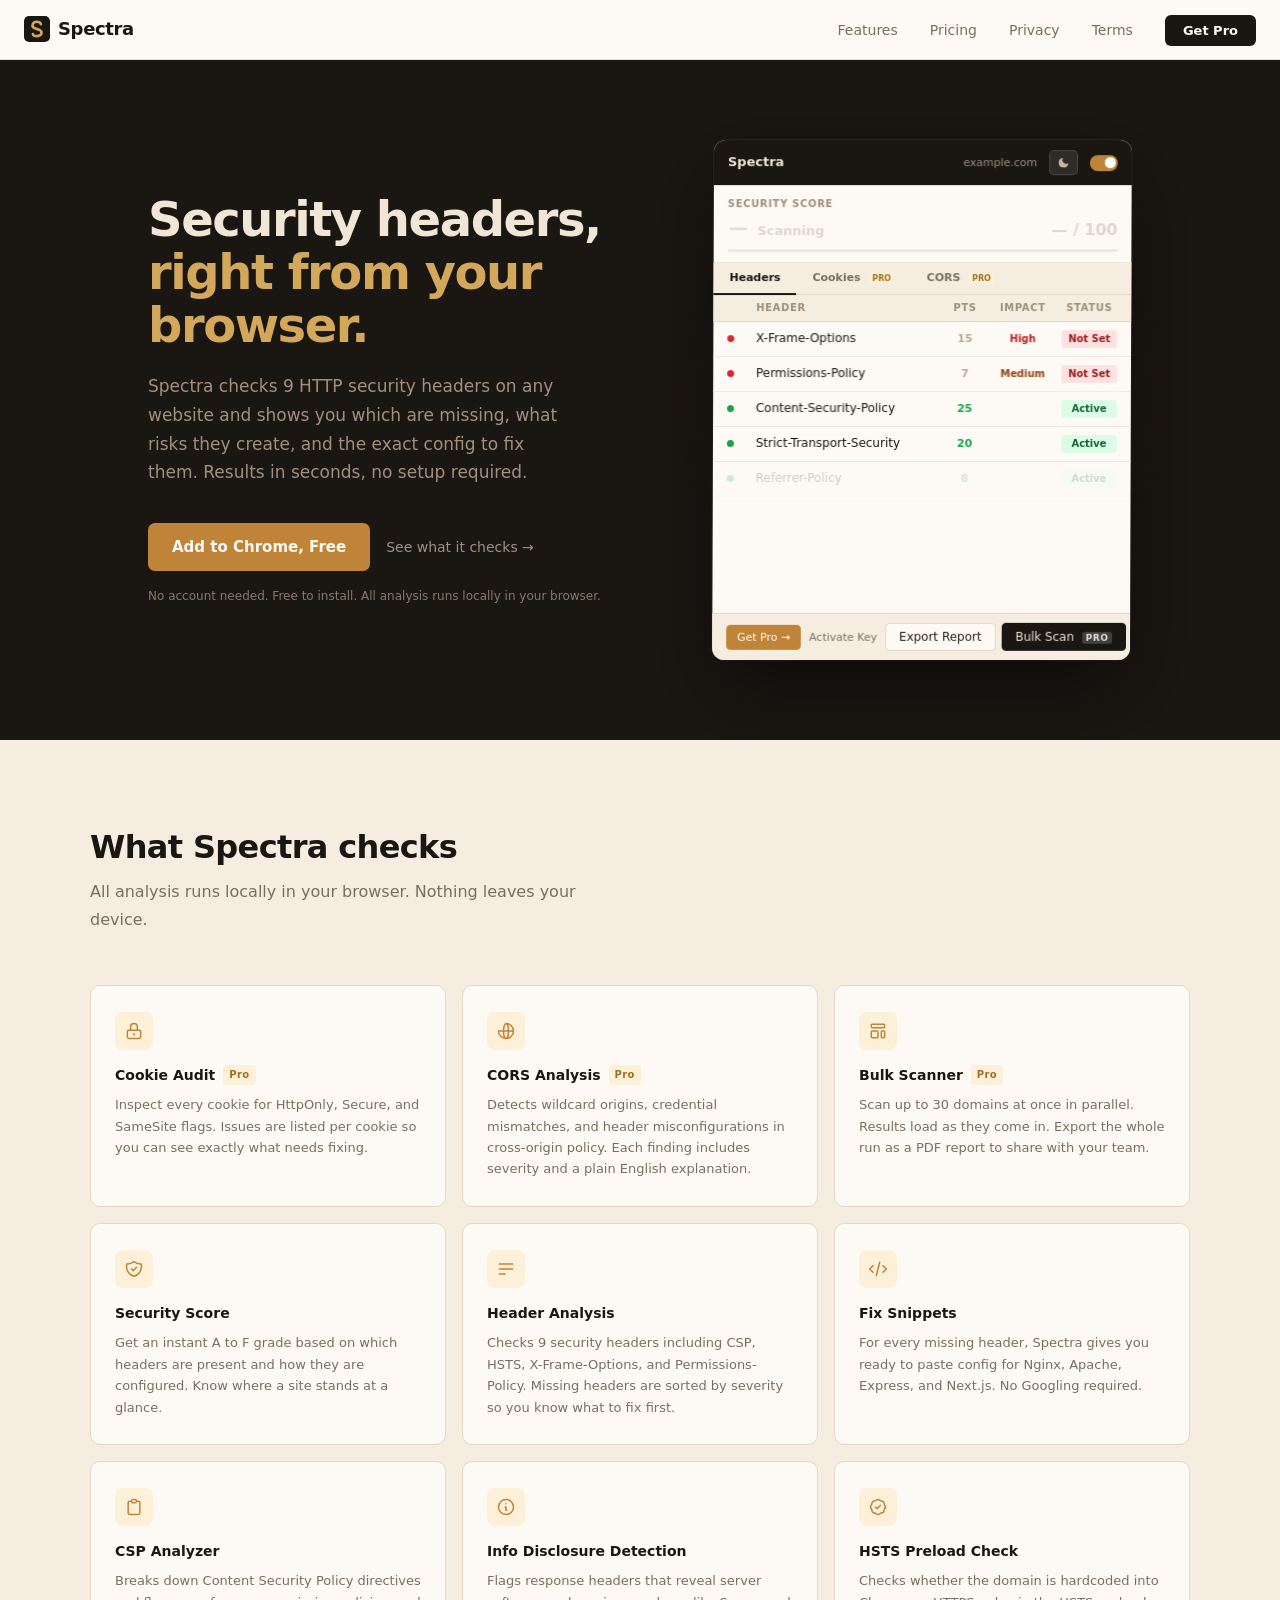
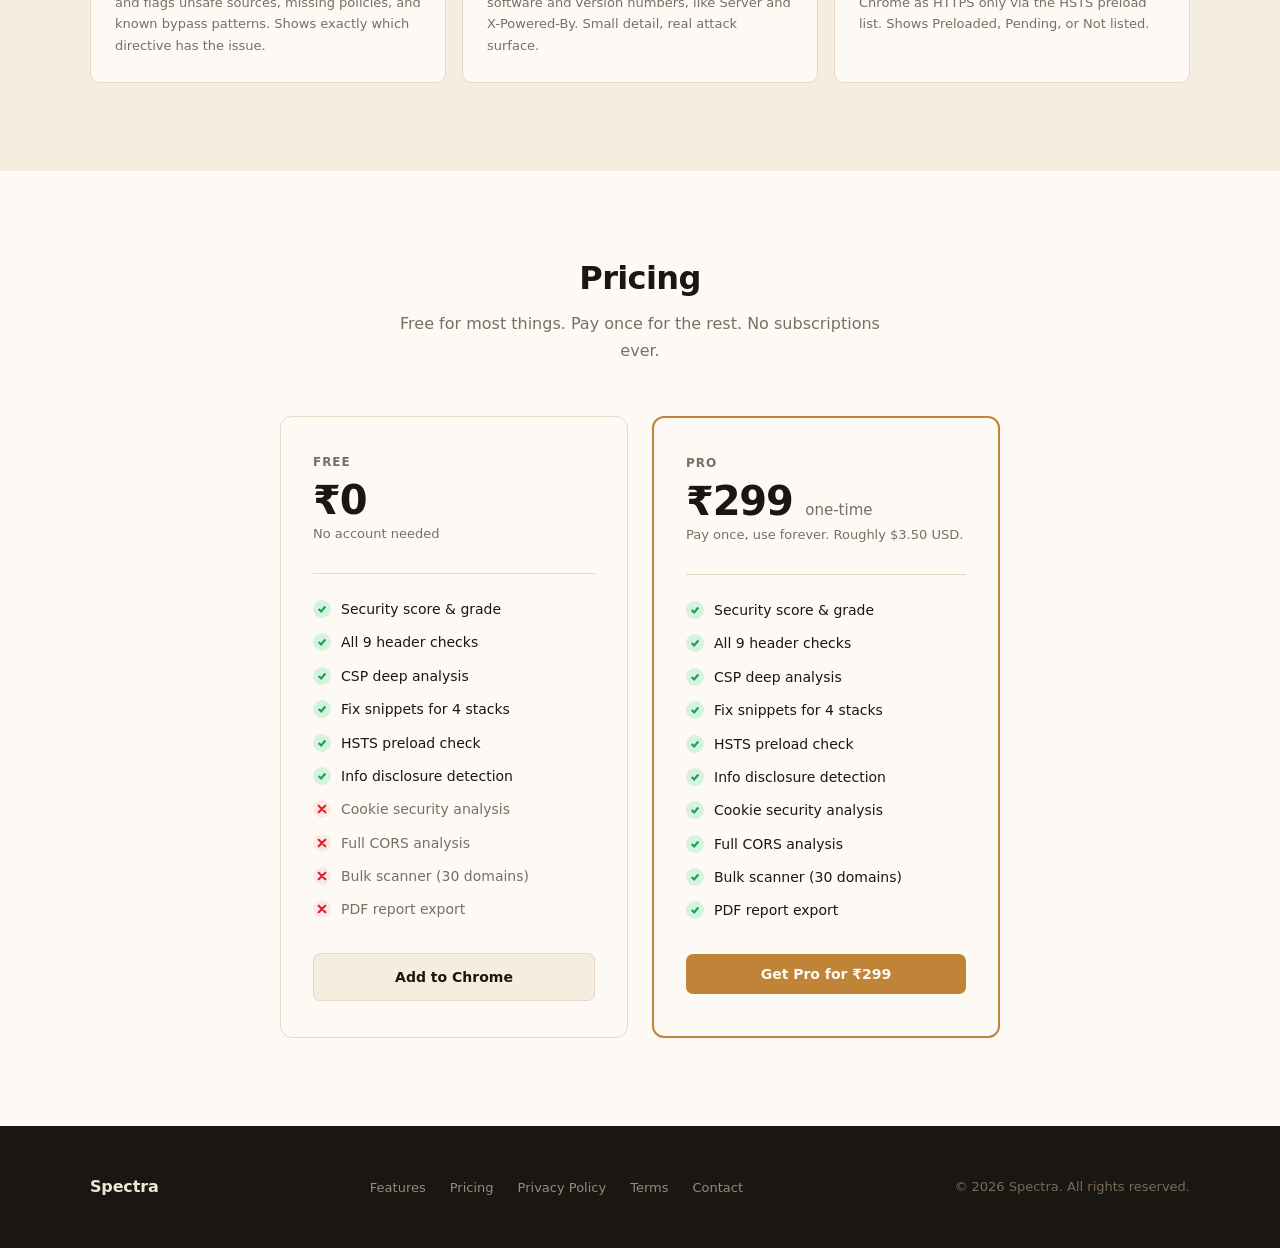
==== commit 9168b434: "Minor Changes Minor Changes" ====
--- a/index.html
+++ b/index.html
@@ -46,7 +46,7 @@
   <div class="hero-copy">
     <h1>Security headers,<br><span>right from your browser.</span></h1>
     <p class="hero-sub">
-      Spectra scans any website and shows you which HTTP security headers are missing,
+      Spectra checks 9 HTTP security headers on any website and shows you which are missing,
       what risks they create, and the exact config to fix them.
       Results in seconds, no setup required.
     </p>
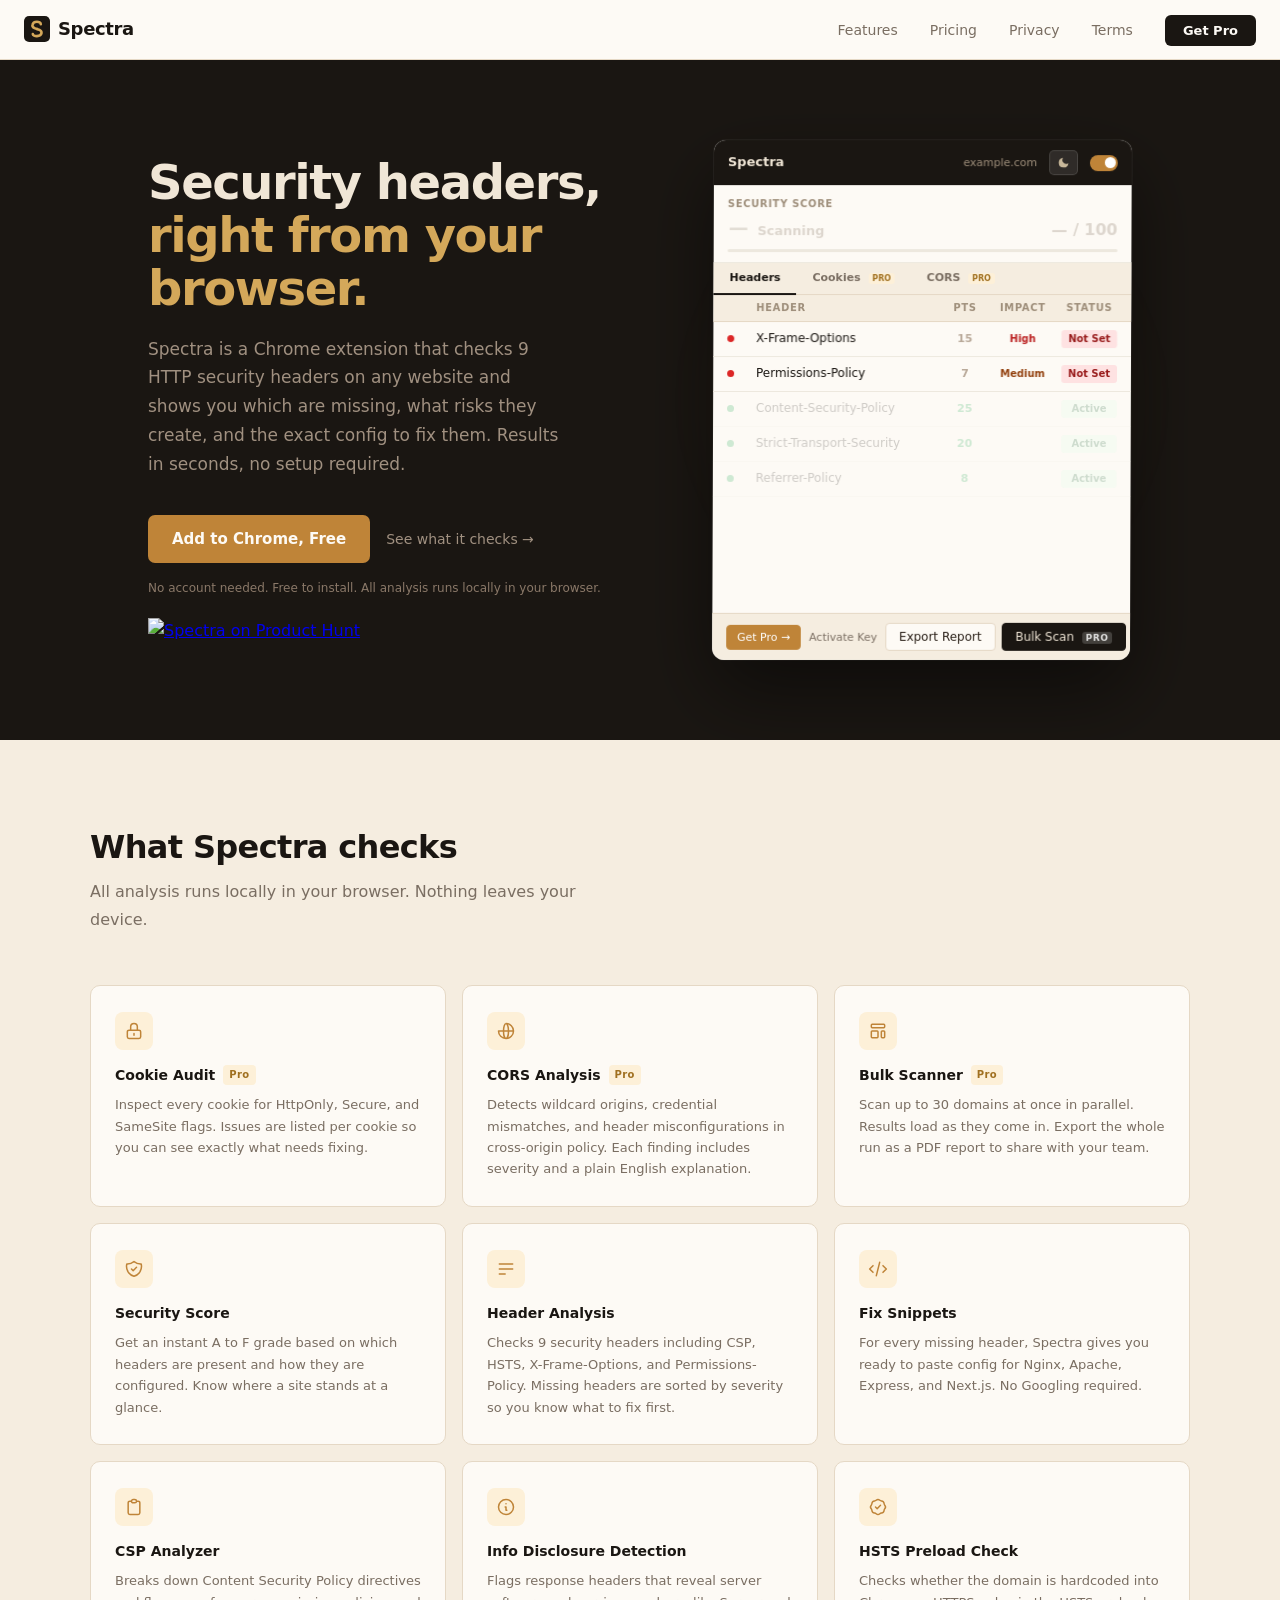
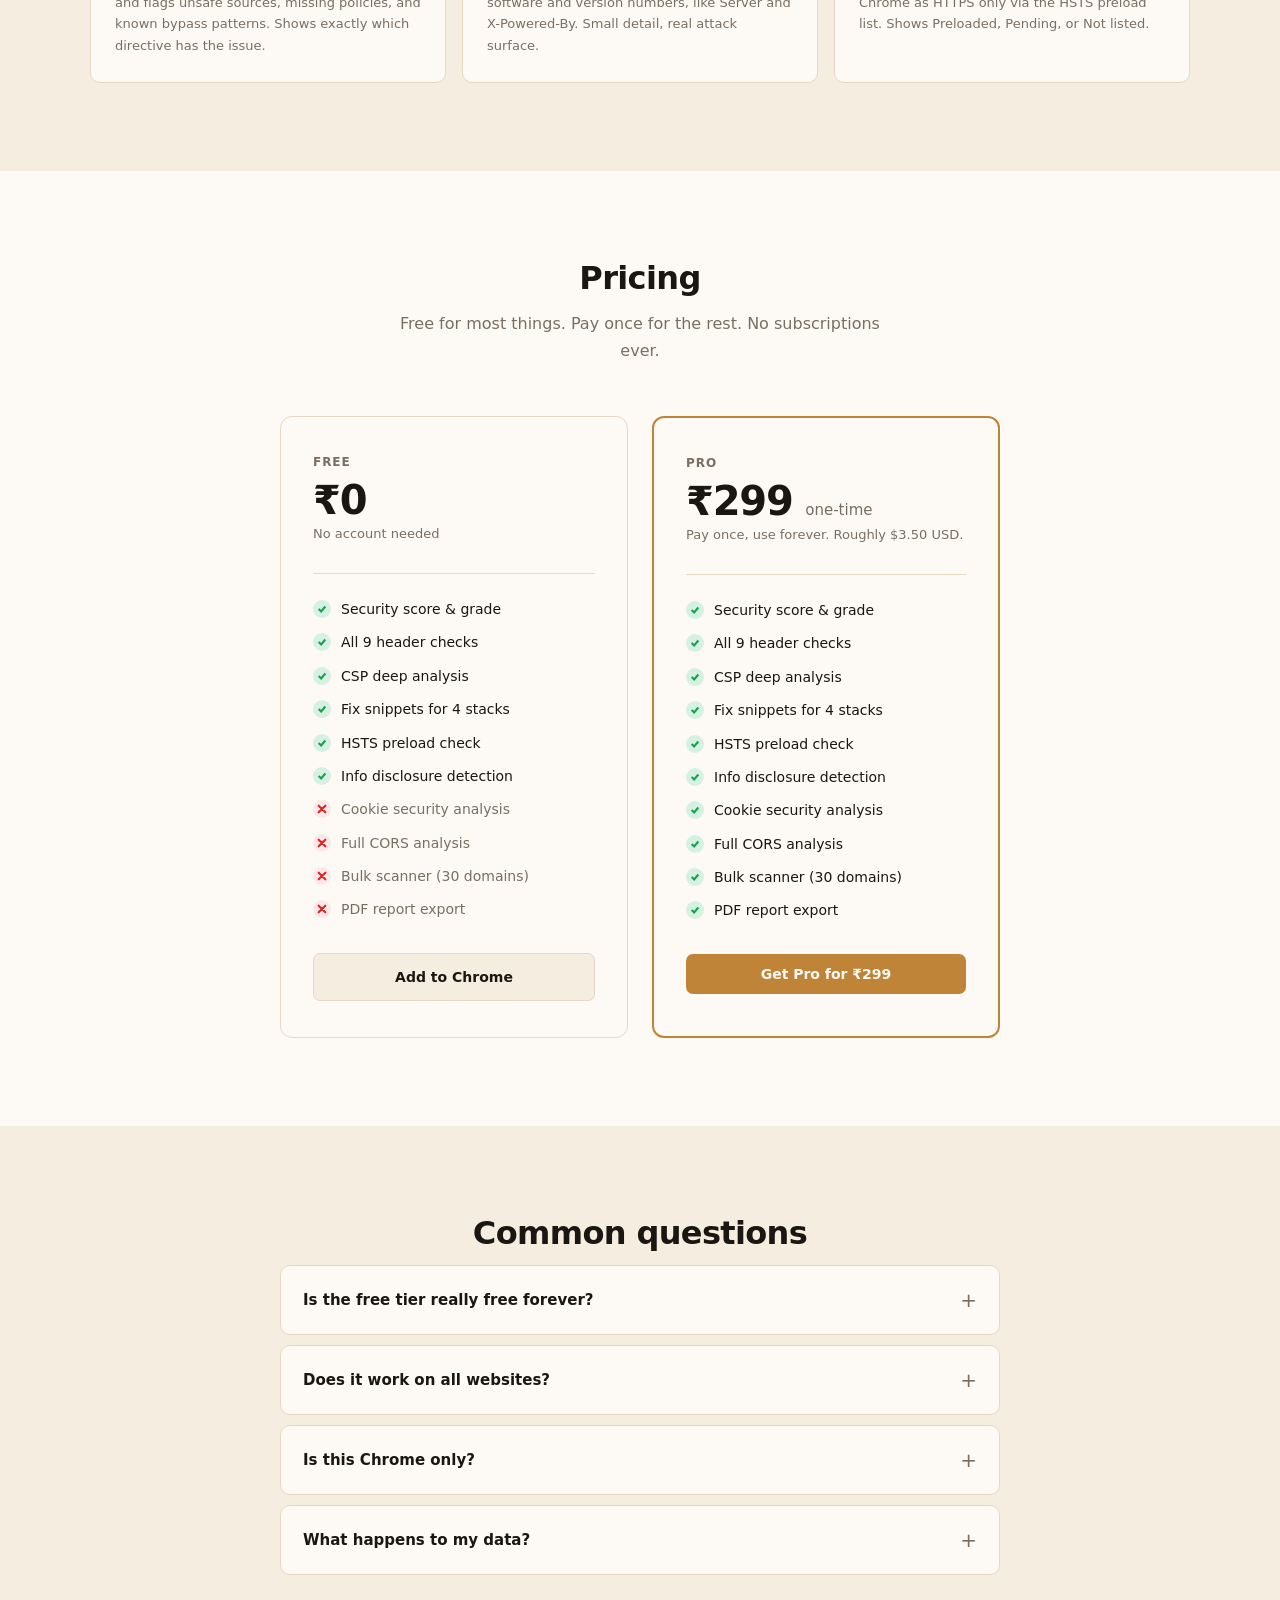
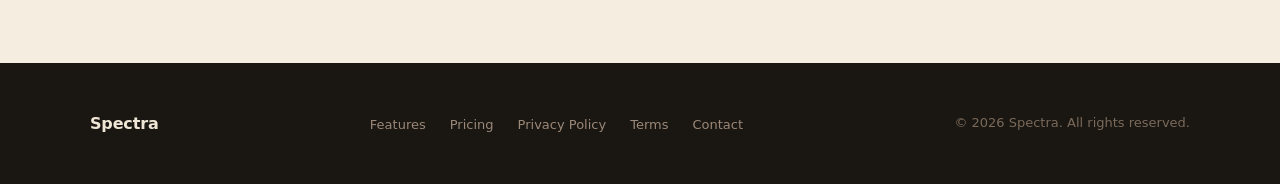
==== commit 6e43ffb8: "FAQ Section and Badge FAQ Section and Badge" ====
--- a/index.html
+++ b/index.html
@@ -4,7 +4,7 @@
   <meta charset="UTF-8" />
   <meta name="viewport" content="width=device-width, initial-scale=1.0" />
   <meta name="description" content="Spectra is a Chrome extension that audits HTTP security headers, cookies, and CORS configuration for any website. Get an instant security grade and fix recommendations." />
-  <meta http-equiv="Content-Security-Policy" content="default-src 'self'; script-src 'self' https://*.razorpay.com; connect-src 'self' https://spectra-worker.getspectra404.workers.dev https://*.razorpay.com; frame-src https://*.razorpay.com; style-src 'self' 'unsafe-inline'; img-src 'self' data:; object-src 'none'; base-uri 'self'">
+  <meta http-equiv="Content-Security-Policy" content="default-src 'self'; script-src 'self' https://*.razorpay.com; connect-src 'self' https://spectra-worker.getspectra404.workers.dev https://*.razorpay.com; frame-src https://*.razorpay.com; style-src 'self' 'unsafe-inline'; img-src 'self' data: https://api.producthunt.com; object-src 'none'; base-uri 'self'">
   <title>Spectra - Security Header Auditor</title>
   <link rel="icon" type="image/svg+xml" href="logo.svg">
   <meta property="og:type" content="website">
@@ -46,8 +46,8 @@
   <div class="hero-copy">
     <h1>Security headers,<br><span>right from your browser.</span></h1>
     <p class="hero-sub">
-      Spectra checks 9 HTTP security headers on any website and shows you which are missing,
-      what risks they create, and the exact config to fix them.
+      Spectra is a Chrome extension that checks 9 HTTP security headers on any website
+      and shows you which are missing, what risks they create, and the exact config to fix them.
       Results in seconds, no setup required.
     </p>
     <div class="hero-actions">
@@ -55,6 +55,7 @@
       <a href="#features" class="btn-secondary">See what it checks &rarr;</a>
     </div>
     <p class="hero-note">No account needed. Free to install. All analysis runs locally in your browser.</p>
+    <a href="https://www.producthunt.com/products/spectra-5?utm_source=badge-follow&utm_medium=badge&utm_source=badge-spectra&#0045;5" target="_blank" rel="noopener" class="ph-badge"><img src="https://api.producthunt.com/widgets/embed-image/v1/follow.svg?product_id=1270429&theme=dark" alt="Spectra on Product Hunt" style="width:250px;height:54px;" width="250" height="54" /></a>
   </div>
 
   <div class="mock-wrap" id="mock-wrap">
@@ -355,6 +356,35 @@
   </div>
 </section>
 
+<section class="faq" id="faq">
+  <div class="section-inner">
+    <h2 class="section-heading">Common questions</h2>
+    <div class="faq-list">
+
+      <details class="faq-item">
+        <summary class="faq-q">Is the free tier really free forever?</summary>
+        <p class="faq-a">Yes. No trial period, no expiry, no credit card. The free tier includes the full header analysis, security score, CSP deep analysis, fix snippets, HSTS preload check, and info disclosure detection. The only things behind Pro are cookie audit, CORS analysis, bulk scanner, and PDF export.</p>
+      </details>
+
+      <details class="faq-item">
+        <summary class="faq-q">Does it work on all websites?</summary>
+        <p class="faq-a">Spectra reads HTTP response headers from whichever page you have open. It works on any URL Chrome can load, including localhost and internal tools. Some headers are only visible server side so results depend on what the server actually sends.</p>
+      </details>
+
+      <details class="faq-item">
+        <summary class="faq-q">Is this Chrome only?</summary>
+        <p class="faq-a">Spectra is a Chrome extension. It also works in Chromium based browsers like Microsoft Edge and Brave. Firefox is not supported.</p>
+      </details>
+
+      <details class="faq-item">
+        <summary class="faq-q">What happens to my data?</summary>
+        <p class="faq-a">Nothing leaves your device. All analysis runs locally in your browser. Spectra reads headers and cookies from the active tab and processes them on device. There are no analytics, no tracking scripts, and no account required.</p>
+      </details>
+
+    </div>
+  </div>
+</section>
+
 <footer>
   <div class="footer-inner">
     <a href="index.html" class="footer-logo">Spectra</a>
--- a/style.css
+++ b/style.css
@@ -167,6 +167,11 @@
   color: #8a7868;
 }
 
+.ph-badge {
+  display: inline-block;
+  margin-top: 20px;
+}
+
 .mock-wrap {
   flex-shrink: 0;
   perspective: 1200px;
@@ -429,7 +434,9 @@
 }
 
 .pricing .section-heading,
-.pricing .section-sub {
+.pricing .section-sub,
+.faq .section-heading,
+.faq .section-sub {
   text-align: center;
   margin-left: auto;
   margin-right: auto;
@@ -1106,6 +1113,60 @@
   section { padding: 64px 24px; }
 }
 
+/* FAQ */
+.faq { background: var(--light); }
+
+.faq-list {
+  max-width: 720px;
+  margin: 0 auto;
+  display: flex;
+  flex-direction: column;
+  gap: 10px;
+}
+
+.faq-item {
+  background: var(--white);
+  border: 1px solid var(--border);
+  border-radius: var(--radius);
+  overflow: hidden;
+}
+
+.faq-q {
+  display: flex;
+  align-items: center;
+  justify-content: space-between;
+  padding: 18px 22px;
+  font-size: 15px;
+  font-weight: 600;
+  color: var(--text);
+  cursor: pointer;
+  list-style: none;
+  gap: 16px;
+}
+
+.faq-q::-webkit-details-marker { display: none; }
+
+.faq-q::after {
+  content: '+';
+  font-size: 20px;
+  font-weight: 400;
+  color: var(--text-muted);
+  flex-shrink: 0;
+  transition: transform 0.2s ease;
+}
+
+.faq-item[open] .faq-q::after {
+  transform: rotate(45deg);
+}
+
+.faq-a {
+  padding: 0 22px 18px;
+  font-size: 14px;
+  color: var(--text-muted);
+  line-height: 1.7;
+  margin: 0;
+}
+
 /* Scale down the mock popup for phone viewports */
 @media (max-width: 600px) {
   .mock-popup {
